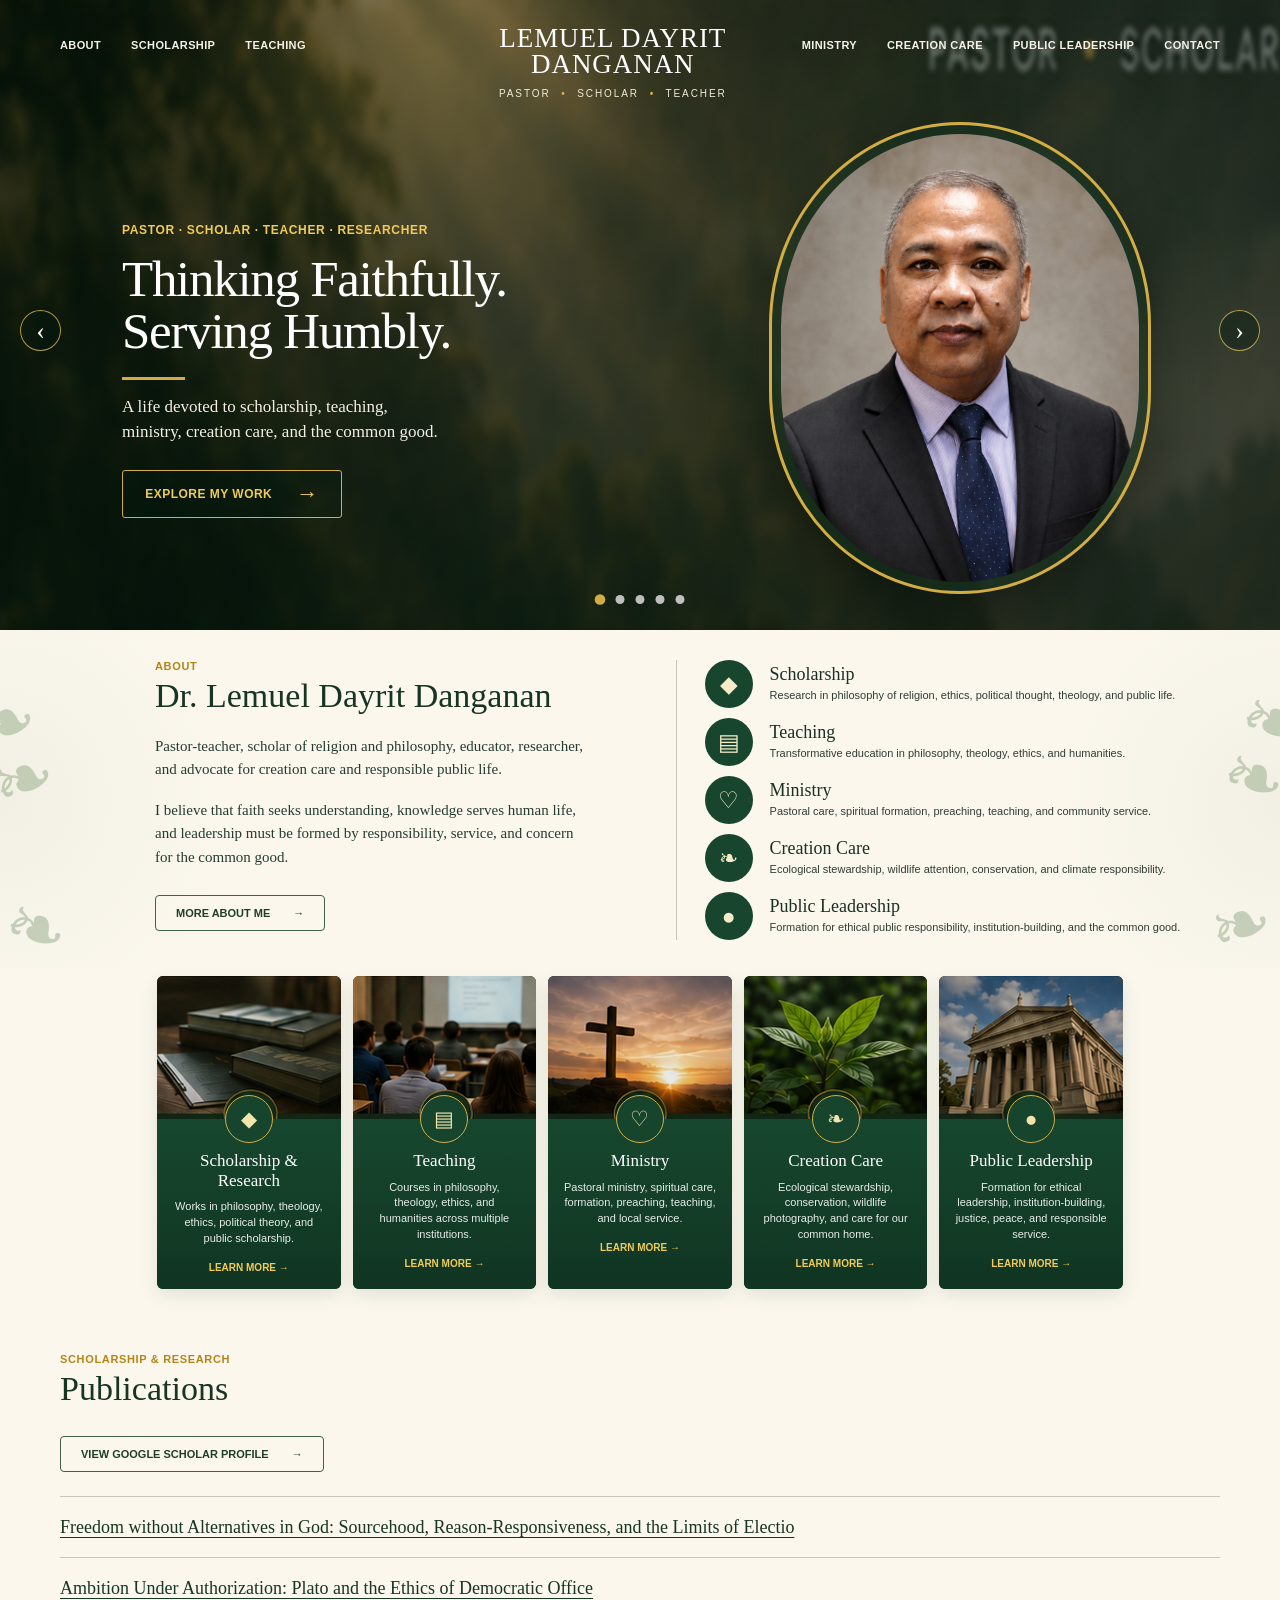
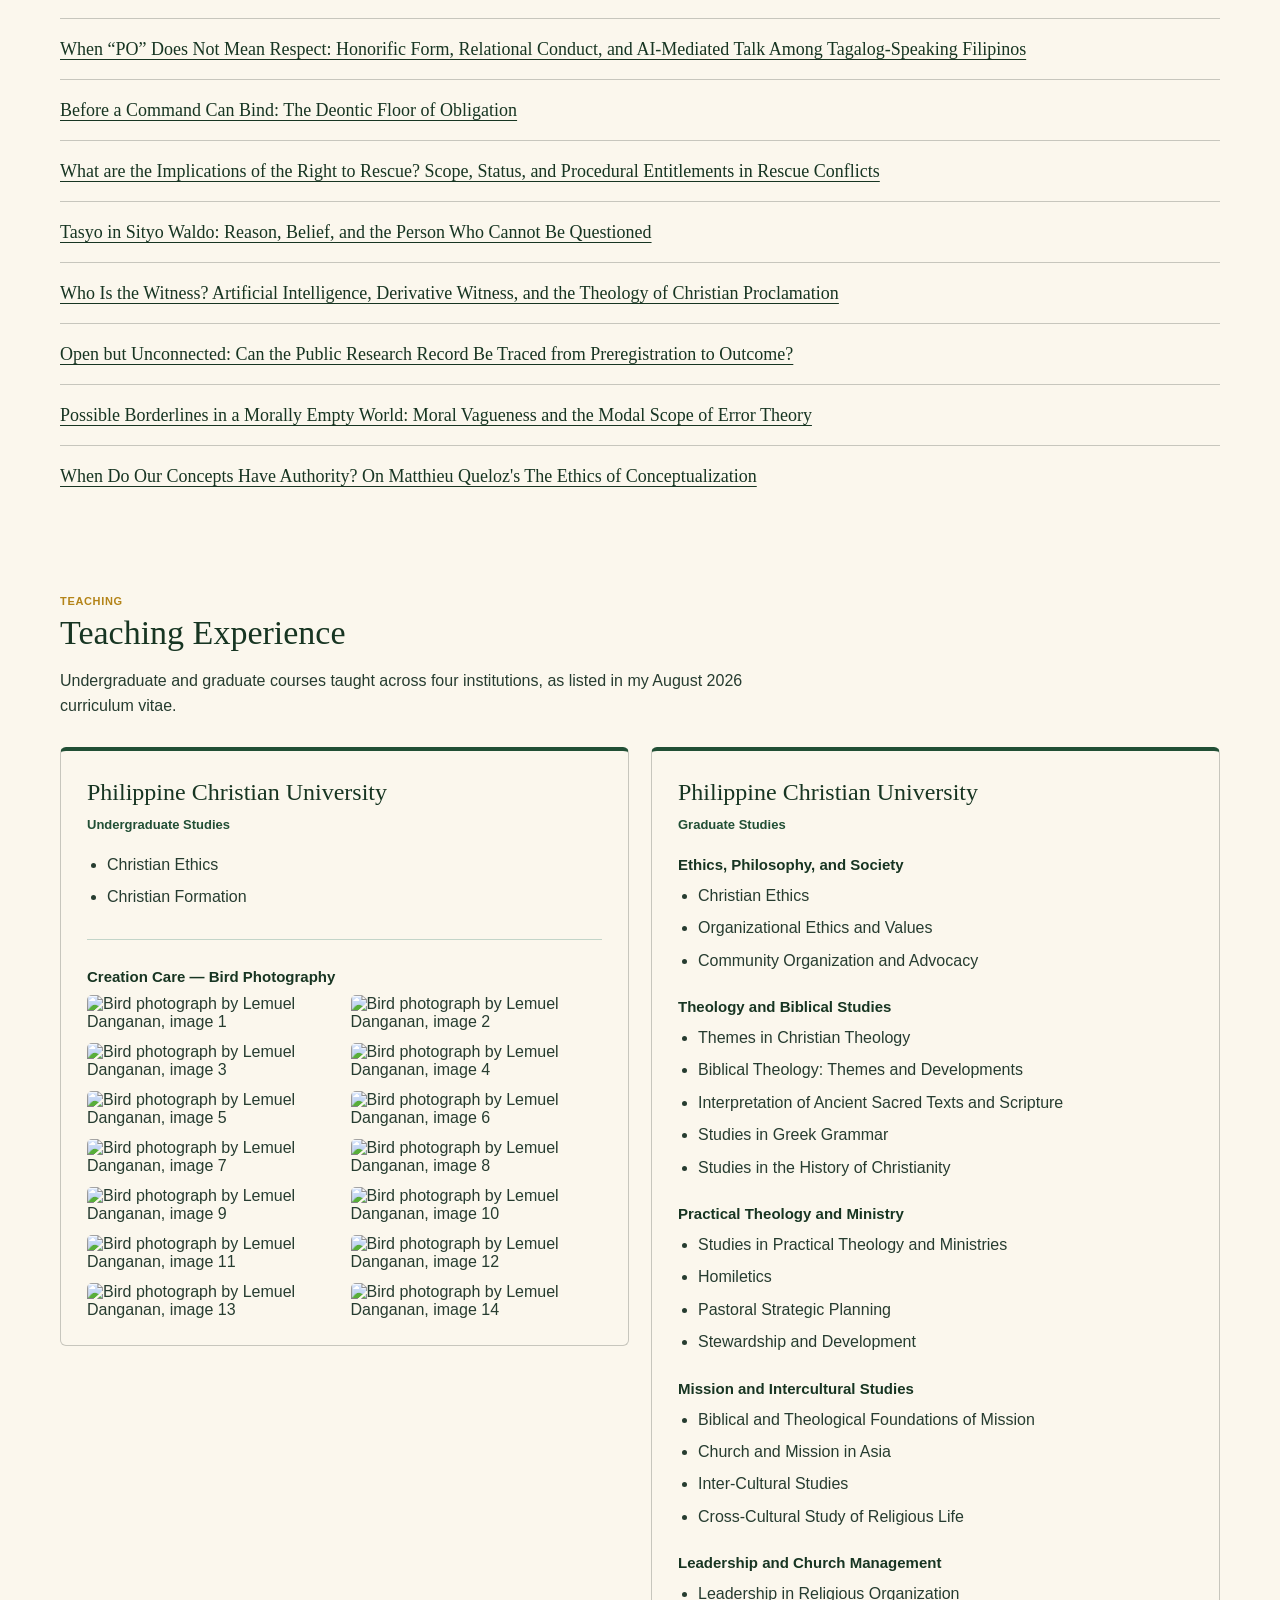
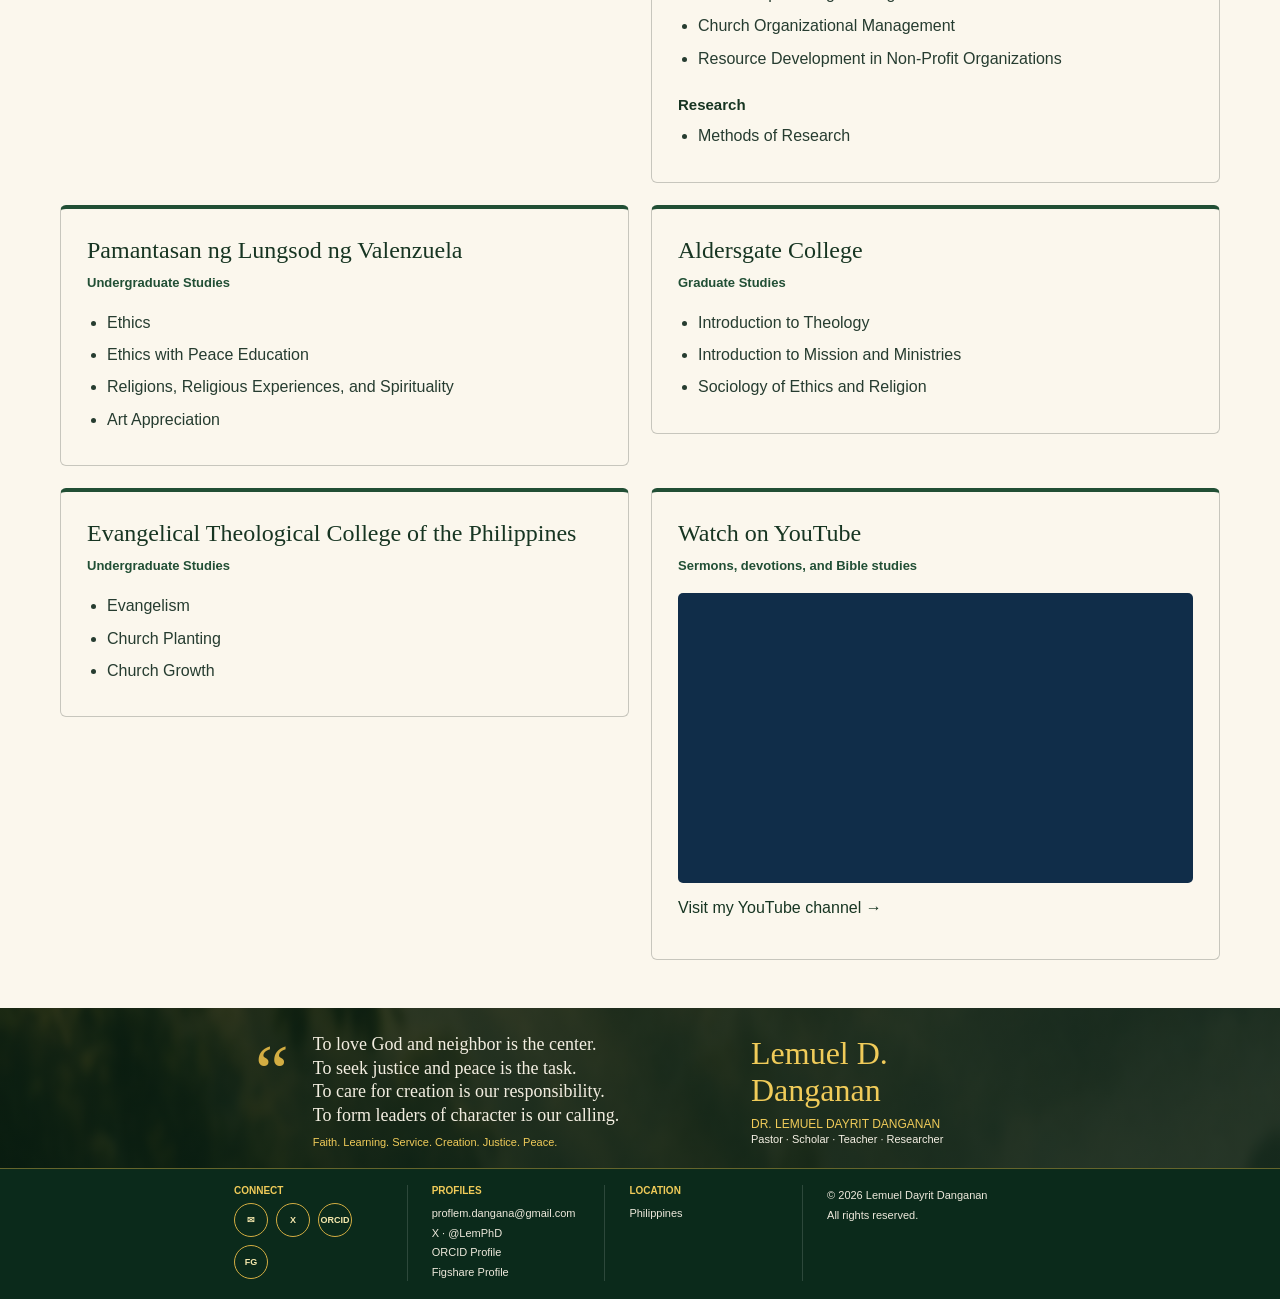
==== index.html @ b55c5bd3 "Include all five channel videos in embedded player" ====
<!DOCTYPE html>
<html lang="en">
<head>
<meta charset="UTF-8">
<meta name="viewport" content="width=device-width, initial-scale=1.0">
<title>Lemuel Dayrit Danganan | Pastor · Scholar · Teacher</title>
<meta name="description" content="Personal website of Lemuel Dayrit Danganan — pastor-teacher, scholar, educator, researcher, creation-care advocate, and public leadership formation.">
<style>
:root{
  --deep:#092115;
  --forest:#123d28;
  --forest2:#1b5335;
  --green:#214f35;
  --cream:#f5f0e4;
  --paper:#fbf7ed;
  --gold:#d3ad42;
  --gold2:#f0cb59;
  --ink:#173522;
  --body:#263c30;
  --muted:#647267;
}
*{box-sizing:border-box}
html{scroll-behavior:smooth}
body{margin:0;font-family:Arial,Helvetica,sans-serif;background:#07150e;color:#fff}
a{color:inherit;text-decoration:none}
img{display:block;max-width:100%}
.container{width:min(1160px,92vw);margin:auto}

/* HERO */
.hero{
  min-height:595px;
  position:relative;
  overflow:hidden;
  background:
    linear-gradient(90deg,rgba(3,19,10,.70) 0%,rgba(5,24,14,.42) 42%,rgba(5,20,12,.48) 100%),
    linear-gradient(180deg,rgba(4,16,9,.14),rgba(2,16,8,.54)),
    url("[data-uri]") center/cover no-repeat;
}
.hero:after{
  content:"";
  position:absolute;inset:0;
  background:
    radial-gradient(circle at 33% 8%,rgba(246,206,94,.18),transparent 25%),
    radial-gradient(circle at 77% 48%,rgba(47,90,59,.08),transparent 35%);
  pointer-events:none;
}
.header{
  position:relative;z-index:4;
  height:112px;
  display:grid;
  grid-template-columns:1fr 330px 1fr;
  align-items:start;
  padding-top:26px;
  gap:24px;
}
.nav{
  display:flex;align-items:center;gap:30px;padding-top:13px;
}
.nav.right{justify-content:flex-end}
.nav a{
  color:#f6f3e9;
  text-transform:uppercase;
  letter-spacing:.035em;
  font-size:11px;
  font-weight:700;
  white-space:nowrap;
}
.brand{text-align:center;color:#fff}
.brand-name{
  font-family:Georgia,"Times New Roman",serif;
  font-size:27px;
  line-height:.96;
  letter-spacing:.035em;
  text-transform:uppercase;
}
.brand-role{
  margin-top:10px;
  font-size:10px;
  letter-spacing:.19em;
  text-transform:uppercase;
  color:#f1ead9;
}
.brand-role b{color:var(--gold);padding:0 6px}
.mobile-button{display:none}

.hero-main{
  position:relative;z-index:3;
  min-height:465px;
  display:grid;
  grid-template-columns:1.06fr .94fr;
  align-items:center;
  gap:55px;
  padding:10px 0 36px;
}
.hero-copy{padding-left:62px;margin-top:25px}
.eyebrow{
  color:var(--gold2);
  font-weight:700;
  text-transform:uppercase;
  letter-spacing:.055em;
  font-size:12px;
  margin-bottom:16px;
}
.hero h1{
  margin:0;
  font-family:Georgia,"Times New Roman",serif;
  font-weight:400;
  font-size:51px;
  line-height:1.03;
  letter-spacing:-.025em;
}
.accent{width:63px;height:3px;background:var(--gold);margin:19px 0 14px}
.lede{
  margin:0;
  max-width:410px;
  font-family:Georgia,"Times New Roman",serif;
  font-size:17px;
  line-height:1.48;
  color:#f4f0e5;
}
.cta{
  display:inline-flex;
  margin-top:26px;
  min-width:220px;height:48px;
  align-items:center;justify-content:center;gap:24px;
  border:1px solid var(--gold);
  color:var(--gold2);
  font-size:12px;font-weight:800;
  letter-spacing:.04em;text-transform:uppercase;
  border-radius:3px;
  background:rgba(4,26,14,.38);
}
.cta span{font-size:22px;font-weight:400}

.portrait-wrap{display:flex;justify-content:center;align-items:center}
.portrait{
  width:382px;height:472px;
  border:3px solid var(--gold);
  border-radius:50% / 43%;
  padding:9px;
  background:rgba(15,51,31,.38);
  box-shadow:0 20px 55px rgba(0,0,0,.34);
  overflow:hidden;
}
.portrait img{
  width:100%;height:100%;object-fit:cover;object-position:center 20%;
  border-radius:inherit;
}
.arrow{
  position:absolute;top:310px;z-index:5;
  width:41px;height:41px;border:1px solid rgba(240,203,89,.72);
  border-radius:50%;display:grid;place-items:center;
  color:#fff;font-size:26px;font-family:Georgia,serif;
  background:rgba(5,24,14,.38);cursor:pointer;transition:.2s ease;outline:none
}
.arrow:hover,.arrow:focus-visible{background:rgba(211,173,66,.20);transform:scale(1.05)}
.arrow.left{left:20px}.arrow.right{right:20px}
.dots{
  position:absolute;z-index:4;bottom:26px;left:50%;
  transform:translateX(-50%);
  display:flex;gap:11px
}
.dots button{width:9px;height:9px;border-radius:50%;background:#fff;display:block;border:0;padding:0;cursor:pointer;opacity:.72;transition:.2s ease}
.dots button.active{background:var(--gold);opacity:1;transform:scale(1.18)}

/* ABOUT */
.about{
  background:
    radial-gradient(circle at 0 50%,rgba(92,124,78,.06),transparent 18%),
    radial-gradient(circle at 100% 52%,rgba(92,124,78,.06),transparent 18%),
    var(--paper);
  color:var(--body);
  position:relative;
  padding:30px 0 28px;
  overflow:hidden;
}
.leaves{position:absolute;color:#6f8d63;opacity:.36;font-size:74px;line-height:.8}
.leaves.l1{left:-16px;top:62px;transform:rotate(-18deg)}
.leaves.l2{left:5px;bottom:10px;transform:rotate(18deg)}
.leaves.r1{right:-14px;top:60px;transform:rotate(18deg)}
.leaves.r2{right:8px;bottom:14px;transform:rotate(-16deg)}
.about-grid{
  display:grid;
  grid-template-columns:1.05fr 1fr;
  gap:44px;
}
.about-left{padding:0 8px 0 95px}
.label{
  color:#b48418;text-transform:uppercase;letter-spacing:.06em;
  font-size:11px;font-weight:700;margin-bottom:6px
}
.about h2{
  margin:0 0 20px;
  color:var(--ink);
  font:400 34px/1.08 Georgia,"Times New Roman",serif
}
.about-left p{
  font:15px/1.55 Georgia,"Times New Roman",serif;
  margin:0 0 18px;
  max-width:430px
}
.more{
  margin-top:8px;display:inline-flex;gap:23px;align-items:center;
  border:1px solid #416049;border-radius:4px;padding:11px 20px;
  color:#203f2b;font-size:11px;font-weight:800;text-transform:uppercase
}
.focus-list{
  border-left:1px solid #c7c6bd;
  padding-left:28px;display:grid;gap:10px
}
.focus{
  display:grid;grid-template-columns:50px 1fr;gap:15px;align-items:center
}
.focus-icon{
  width:48px;height:48px;border-radius:50%;background:#17452d;
  display:grid;place-items:center;color:#f5ebc9;font-size:23px
}
.focus h3{
  margin:0;color:#1a3023;
  font:400 18px/1.1 Georgia,"Times New Roman",serif
}
.focus p{margin:3px 0 0;font-size:11px;line-height:1.35;color:#303d34}

/* CARDS */
.work{background:var(--paper);padding:8px 30px 24px}
.work-grid{
  max-width:966px;margin:auto;
  display:grid;grid-template-columns:repeat(5,1fr);gap:12px
}
.work-card{
  min-height:310px;border-radius:6px;overflow:hidden;background:#103c27;
  box-shadow:0 7px 18px rgba(24,55,36,.10);
  display:flex;flex-direction:column
}
.card-image{height:143px;background-size:cover;background-position:center}
.card-body{
  flex:1;position:relative;background:linear-gradient(180deg,#17472f,#103522);
  color:#fff;text-align:center;padding:32px 14px 14px
}
.round-icon{
  position:absolute;left:50%;top:0;transform:translate(-50%,-50%);
  width:48px;height:48px;border-radius:50%;
  background:#17442d;border:1px solid var(--gold);
  display:grid;place-items:center;color:#f2e4ad;font-size:21px
}
.card-body h3{font:400 17px/1.15 Georgia,serif;margin:0 0 9px}
.card-body p{font-size:11px;line-height:1.45;color:#e7ede8;margin:0}
.learn{
  display:inline-block;color:var(--gold2);font-size:10px;font-weight:800;
  text-transform:uppercase;margin-top:15px
}

/* QUOTE */
.quote-area{
  background:
    linear-gradient(rgba(7,30,18,.76),rgba(7,30,18,.82)),
    url("[data-uri]") center/cover;
  padding:25px 0 20px;
}
.quote-grid{
  display:grid;grid-template-columns:1.2fr .8fr;gap:85px;
  max-width:770px;margin:auto;align-items:center
}
.quote-block{display:flex;gap:24px}
.quote-mark{font:76px/1 Georgia,serif;color:var(--gold)}
.quote-text{font:18px/1.32 Georgia,serif;color:#f3eee1}
.quote-text small{
  display:block;color:var(--gold2);font:11px Arial,sans-serif;
  margin-top:8px
}
.sign{font:32px "Segoe Script","Brush Script MT",cursive;color:var(--gold2)}
.person{margin-top:8px;color:var(--gold2);font-size:12px}
.roles{font-size:11px;color:#f5f0e4;margin-top:2px}

/* FOOTER */
footer{background:#0b2a1b;border-top:1px solid rgba(211,173,66,.45);padding:16px 0 18px}
.footer-grid{
  max-width:860px;margin:auto;
  display:grid;grid-template-columns:1fr 1fr 1fr 1.35fr;
  gap:0;color:#eee9dc
}
.foot{padding:0 24px;border-right:1px solid rgba(255,255,255,.14);min-height:58px}
.foot:last-child{border-right:0}
.foot b{display:block;color:var(--gold2);font-size:10px;text-transform:uppercase;margin-bottom:7px}
.foot span,.foot a{font-size:11px;color:#eee9dc;line-height:1.6}
.socials{display:flex;gap:8px;flex-wrap:wrap}
.socials a{
  width:34px;height:34px;border:1px solid var(--gold);border-radius:50%;
  display:grid;place-items:center;font-size:9px;color:#f4e7ac;font-weight:700;
  transition:.2s ease
}
.socials a:hover,.socials a:focus-visible{background:rgba(211,173,66,.18);transform:translateY(-2px);outline:none}

@media(max-width:950px){
  .header{grid-template-columns:1fr 250px 1fr}
  .nav{gap:13px}.nav a{font-size:9px}
  .brand-name{font-size:22px}
  .hero-main{gap:20px}
  .hero-copy{padding-left:20px}
  .portrait{width:330px;height:420px}
  .work-grid{grid-template-columns:repeat(2,1fr)}
  .work-card:last-child{grid-column:1/-1}
}
@media(max-width:720px){
  .hero{min-height:auto}
  .header{height:auto;min-height:82px;grid-template-columns:1fr 42px;align-items:center;padding-top:0}
  .nav{display:none}
  .brand{text-align:left}
  .brand-name{font-size:18px}
  .brand-role{font-size:8px;letter-spacing:.1em}
  .mobile-button{display:block;border:0;background:none;color:white;font-size:24px}
  .hero-main{grid-template-columns:1fr;padding:10px 0 65px}
  .portrait-wrap{order:-1}
  .portrait{width:min(330px,78vw);height:min(410px,96vw)}
  .hero-copy{padding:0 8px}
  .hero h1{font-size:44px}
  .arrow{display:none}
  .about-grid{grid-template-columns:1fr}
  .about-left{padding:0}
  .focus-list{border-left:0;padding-left:0}
  .work-grid{grid-template-columns:1fr}
  .work-card:last-child{grid-column:auto}
  .quote-grid{grid-template-columns:1fr;gap:25px;padding:0 22px}
  .footer-grid{grid-template-columns:1fr 1fr}
  .foot{border:0;margin-bottom:16px}
}
button{font:inherit}

/* Scholarship publications */
.scholarship{background:var(--paper);color:var(--body);padding:40px 0}
.scholarship h2{margin:0 0 20px;color:var(--ink);font:400 34px/1.08 Georgia,"Times New Roman",serif}
.publication-list{list-style:none;margin:24px 0 0;padding:0}
.publication-list li{border-top:1px solid #c7c6bd}
.publication-list a{display:block;padding:17px 0;color:var(--ink);font:18px/1.45 Georgia,"Times New Roman",serif;text-decoration:underline;text-underline-offset:4px}
.publication-list a:hover{color:#8a6512}
.publication-list a:focus-visible{outline:2px solid var(--gold);outline-offset:4px}

.teaching-section{background:var(--paper);color:var(--body);padding:48px 0}
.teaching-section h2{margin:0 0 16px;font:400 34px/1.15 Georgia,serif;color:var(--ink)}
.teaching-intro{max-width:740px;line-height:1.6;margin:0 0 28px}
.teaching-grid{display:grid;grid-template-columns:repeat(2,minmax(0,1fr));gap:22px;align-items:start}
.teaching-institution{background:#fbf7ed;border:1px solid #c7c6bd;border-top:4px solid #214f35;border-radius:6px;padding:26px}
.teaching-institution h3{margin:0;font:400 24px/1.25 Georgia,serif;color:var(--ink)}
.teaching-level{color:#214f35;font-size:13px;font-weight:700;margin:10px 0 20px}
.teaching-institution h4{font-size:15px;color:var(--ink);margin:24px 0 10px}
.teaching-institution ul{padding-left:20px;margin:0;line-height:1.65}
.teaching-institution li{margin:6px 0}
@media(max-width:720px){.teaching-grid{grid-template-columns:1fr}.teaching-institution{padding:22px}}

.bird-gallery{margin-top:28px;border-top:1px solid #c3d5c9;padding-top:4px}
.bird-photo-grid{display:grid;grid-template-columns:repeat(2,minmax(0,1fr));gap:12px;align-items:start}
.bird-photo-grid a{display:block;border-radius:5px;overflow:hidden}
.bird-photo-grid img{width:100%;height:auto}
.bird-photo-grid a:focus-visible{outline:3px solid var(--gold);outline-offset:3px}
.youtube-card{width:100%;box-sizing:border-box}.youtube-player{position:relative;width:100%;aspect-ratio:16/9;border-radius:5px;overflow:hidden;background:#102d49}.youtube-player iframe{position:absolute;inset:0;width:100%;height:100%;border:0}.youtube-card a{color:var(--ink)}
</style>
</head>
<body>

<section class="hero" id="home">
  <div class="container header">
    <nav class="nav">
      <a href="#about">About</a>
      <a href="#scholarship">Scholarship</a>
      <a href="#teaching">Teaching</a>
    </nav>

    <a href="#home" class="brand">
      <div class="brand-name">Lemuel Dayrit<br>Danganan</div>
      <div class="brand-role">Pastor <b>•</b> Scholar <b>•</b> Teacher</div>
    </a>

    <nav class="nav right">
      <a href="https://www.facebook.com/nwmmd" target="_blank" rel="noopener noreferrer">Ministry</a>
      <a href="#creation-care">Creation Care</a>
      <a href="#work">Public Leadership</a>
      <a href="#contact">Contact</a>
    </nav>
    <button class="mobile-button" aria-label="Menu">☰</button>
  </div>

  <div class="container hero-main">
    <div class="hero-copy" id="heroCopy">
      <div class="eyebrow" id="heroEyebrow">Pastor · Scholar · Teacher · Researcher</div>
      <h1 id="heroTitle">Thinking Faithfully.<br>Serving Humbly.</h1>
      <div class="accent"></div>
      <p class="lede" id="heroLede">A life devoted to scholarship, teaching,<br>ministry, creation care, and the common good.</p>
      <a class="cta" id="heroCta" href="#about">Explore My Work <span>→</span></a>
    </div>

    <div class="portrait-wrap">
      <div class="portrait">
        <img src="[data-uri]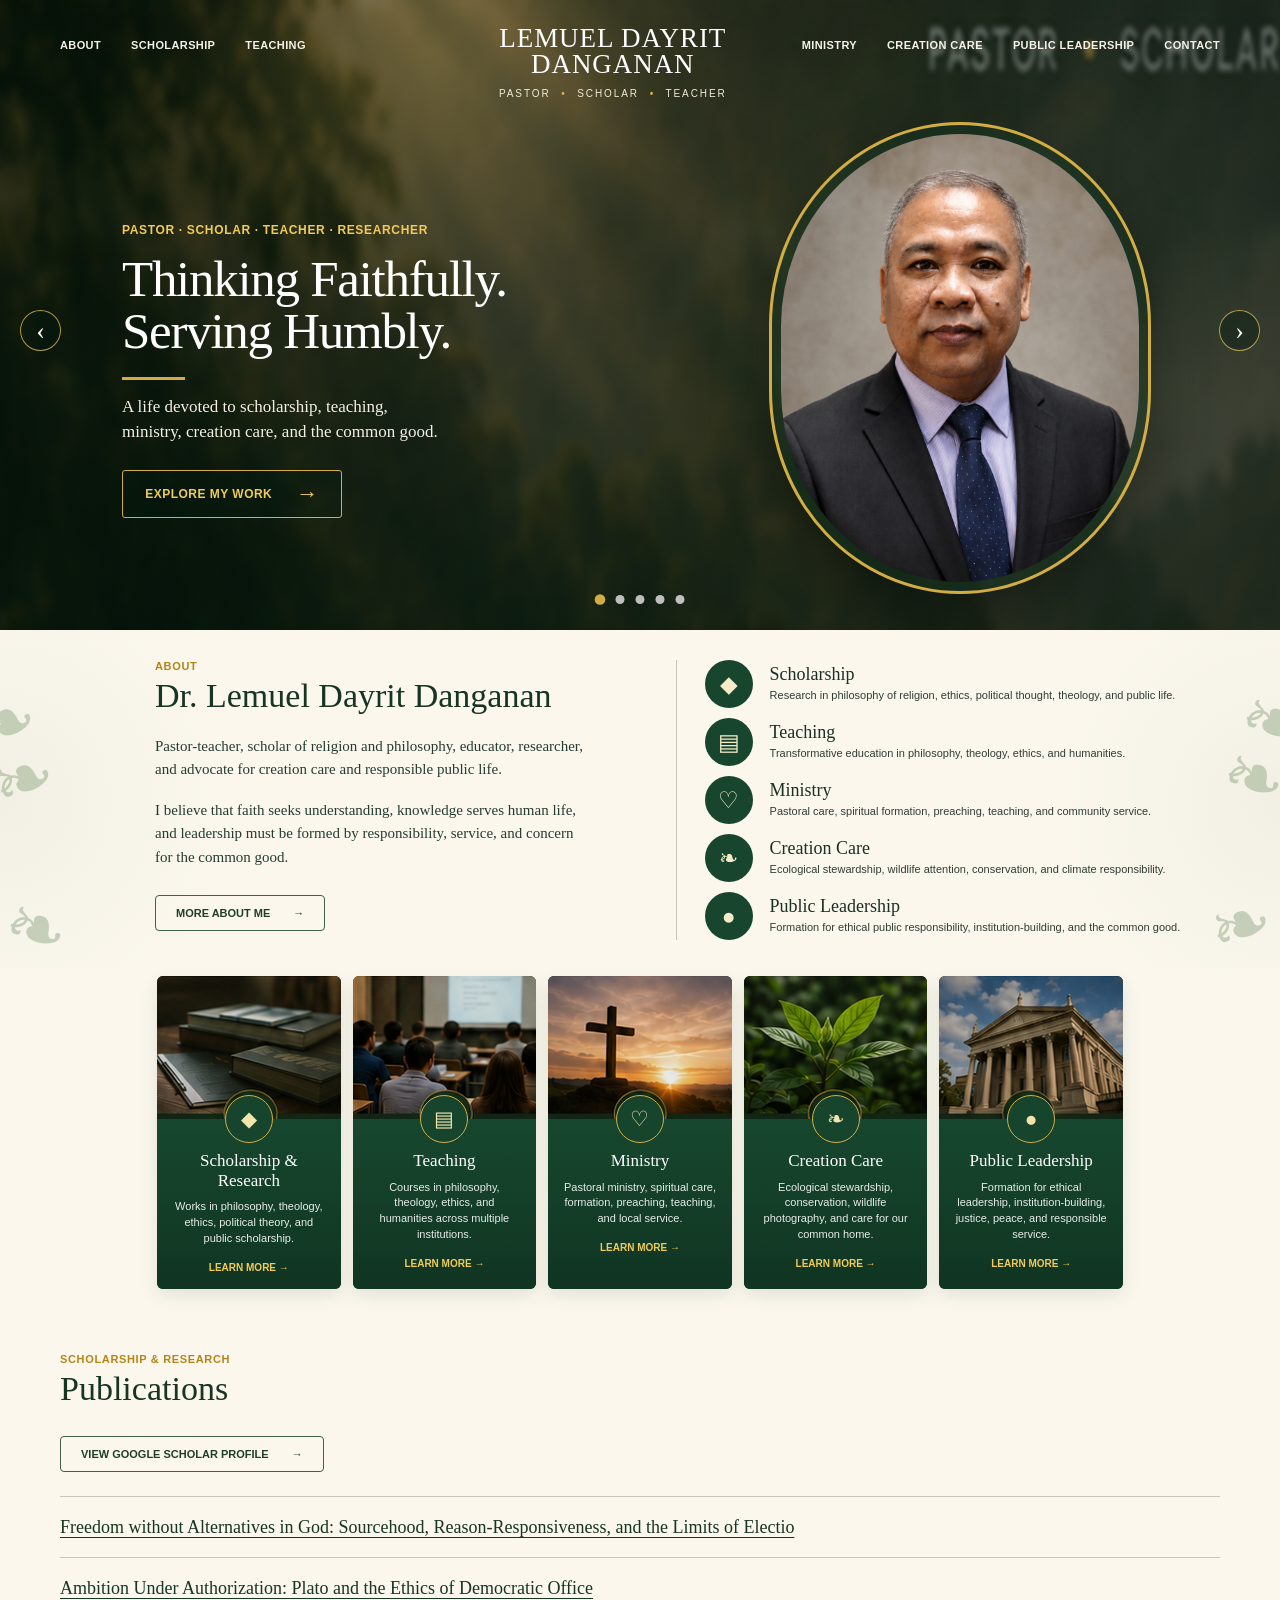
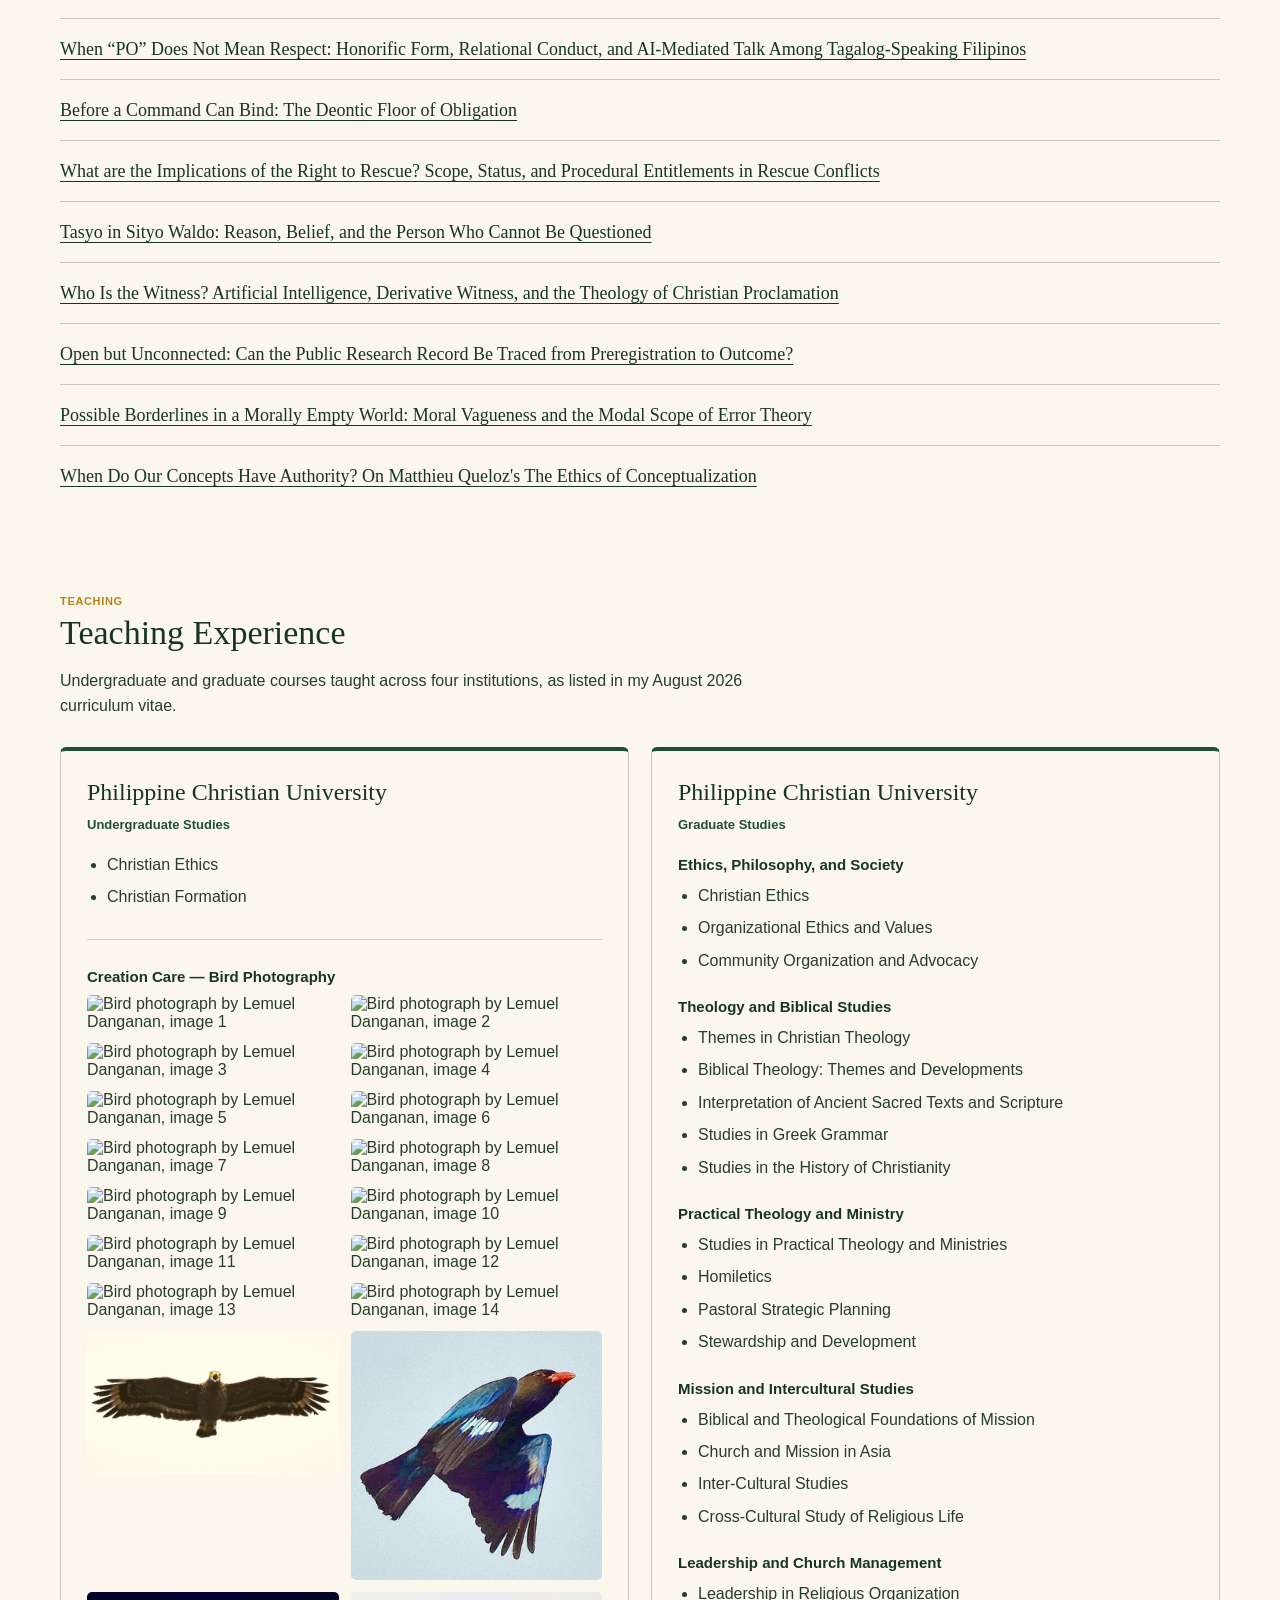
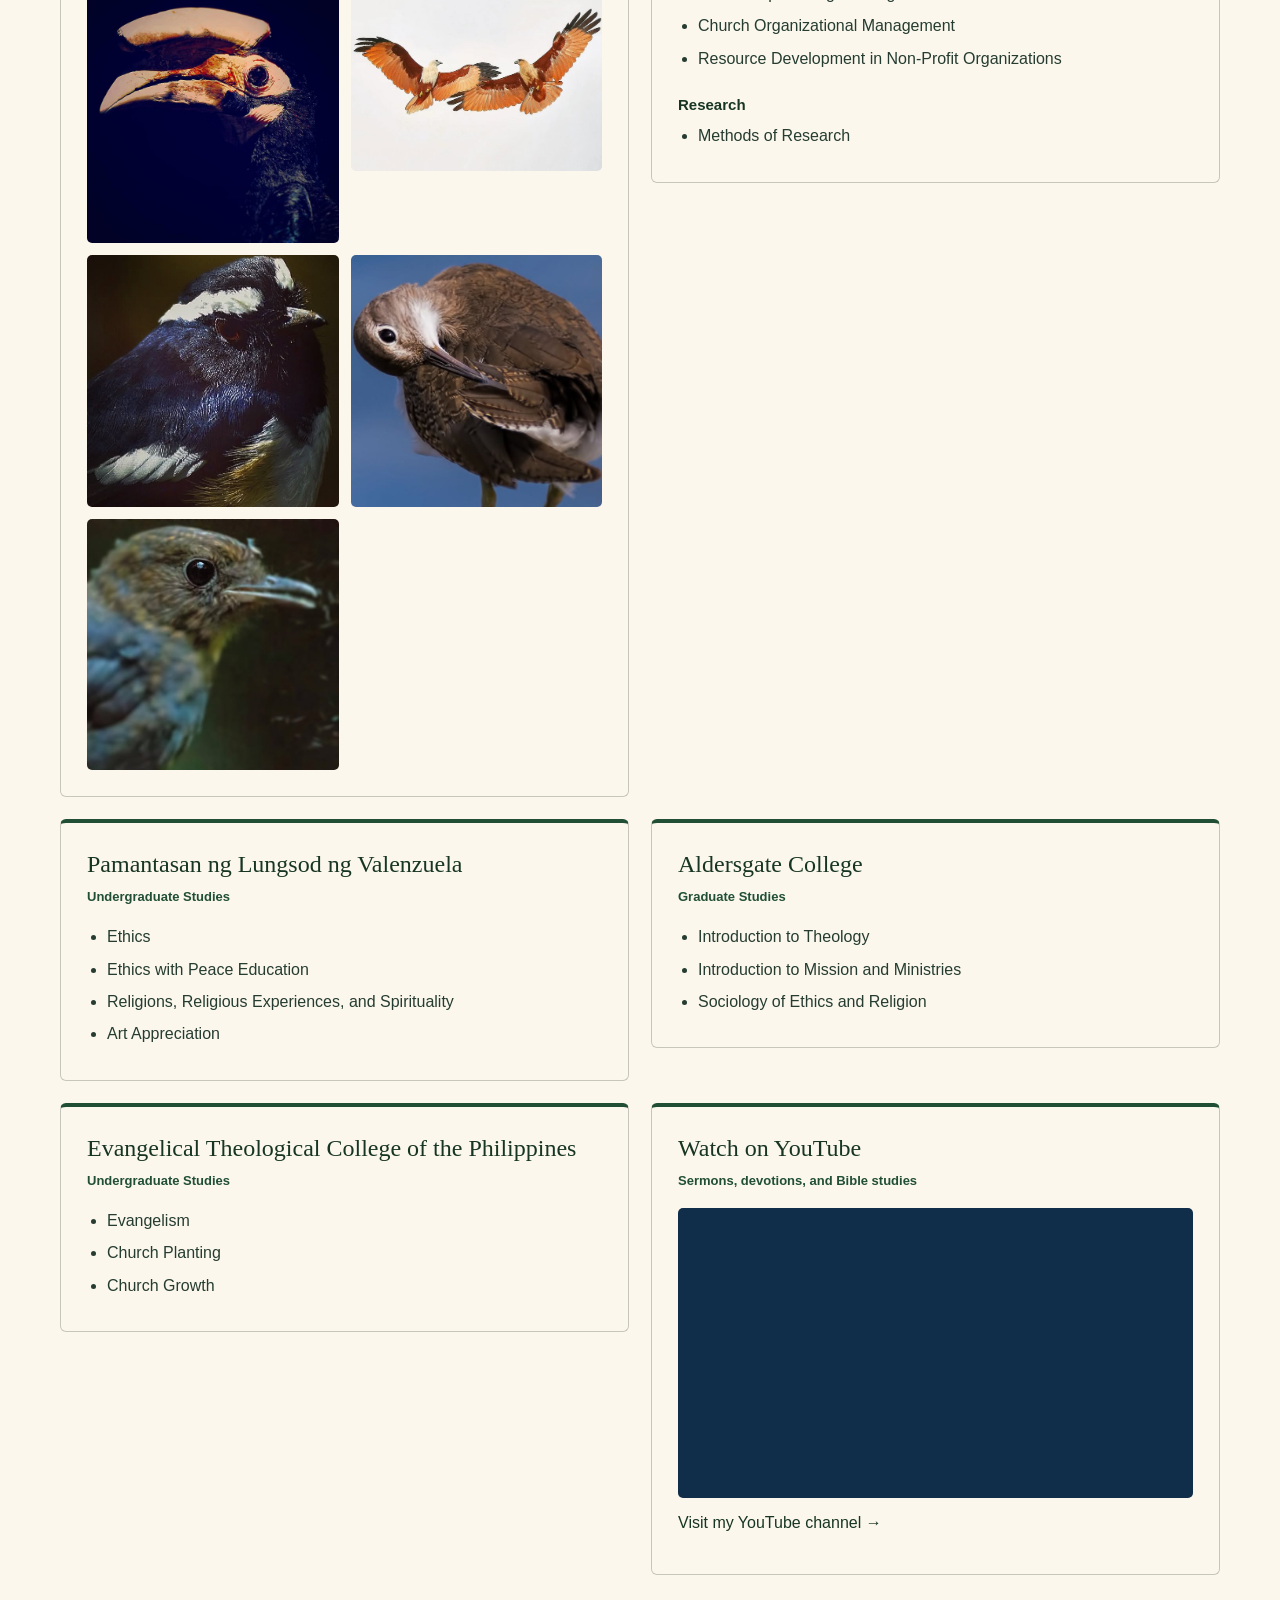
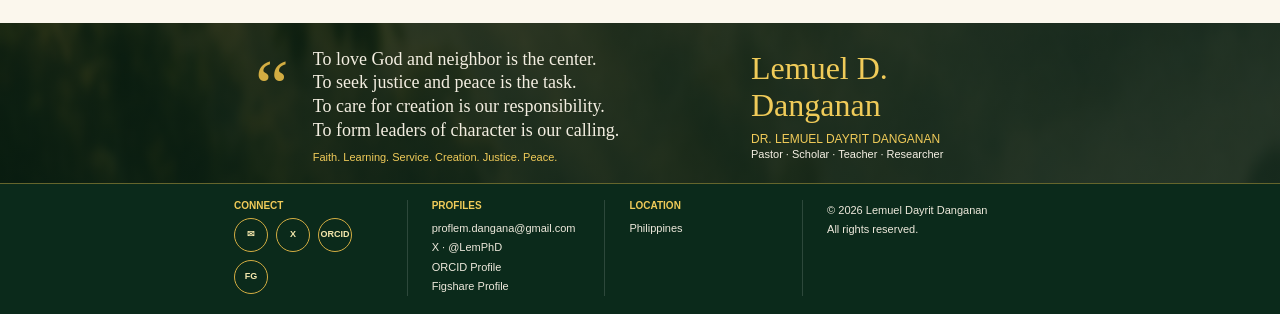
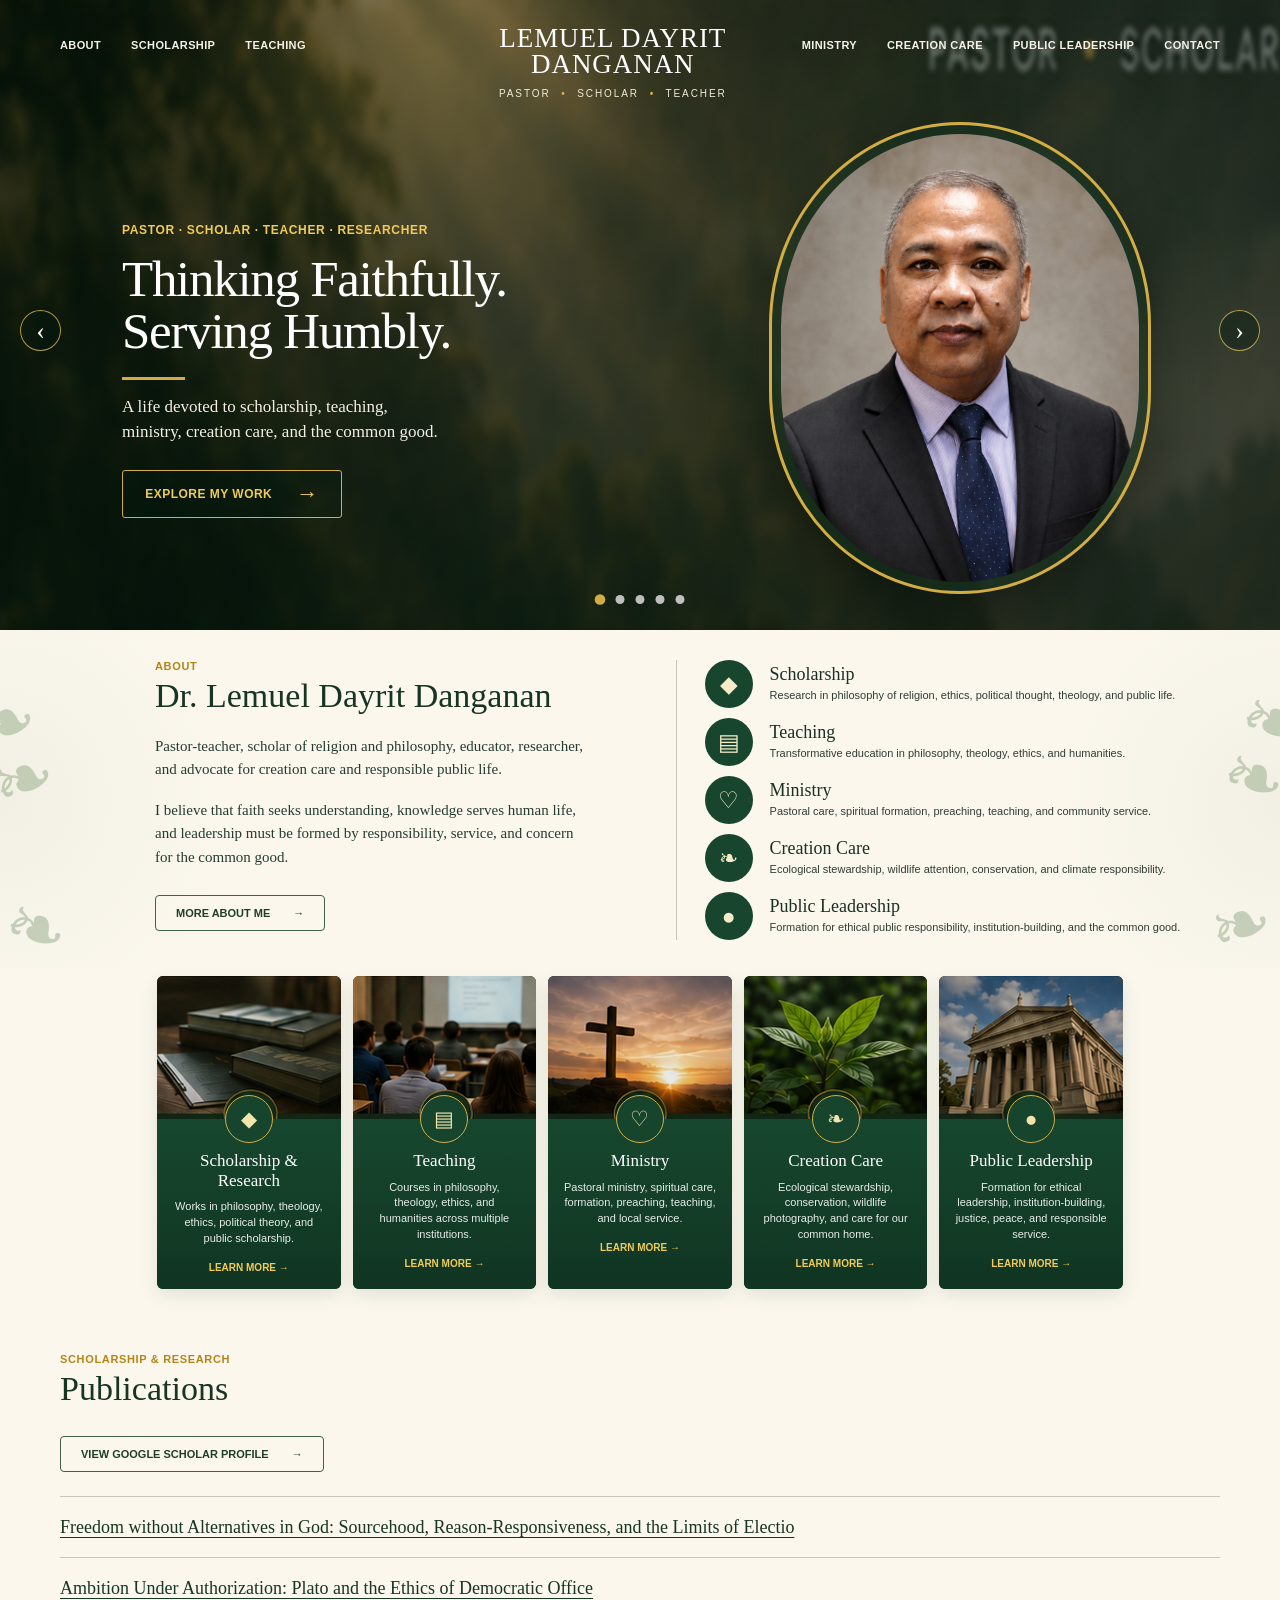
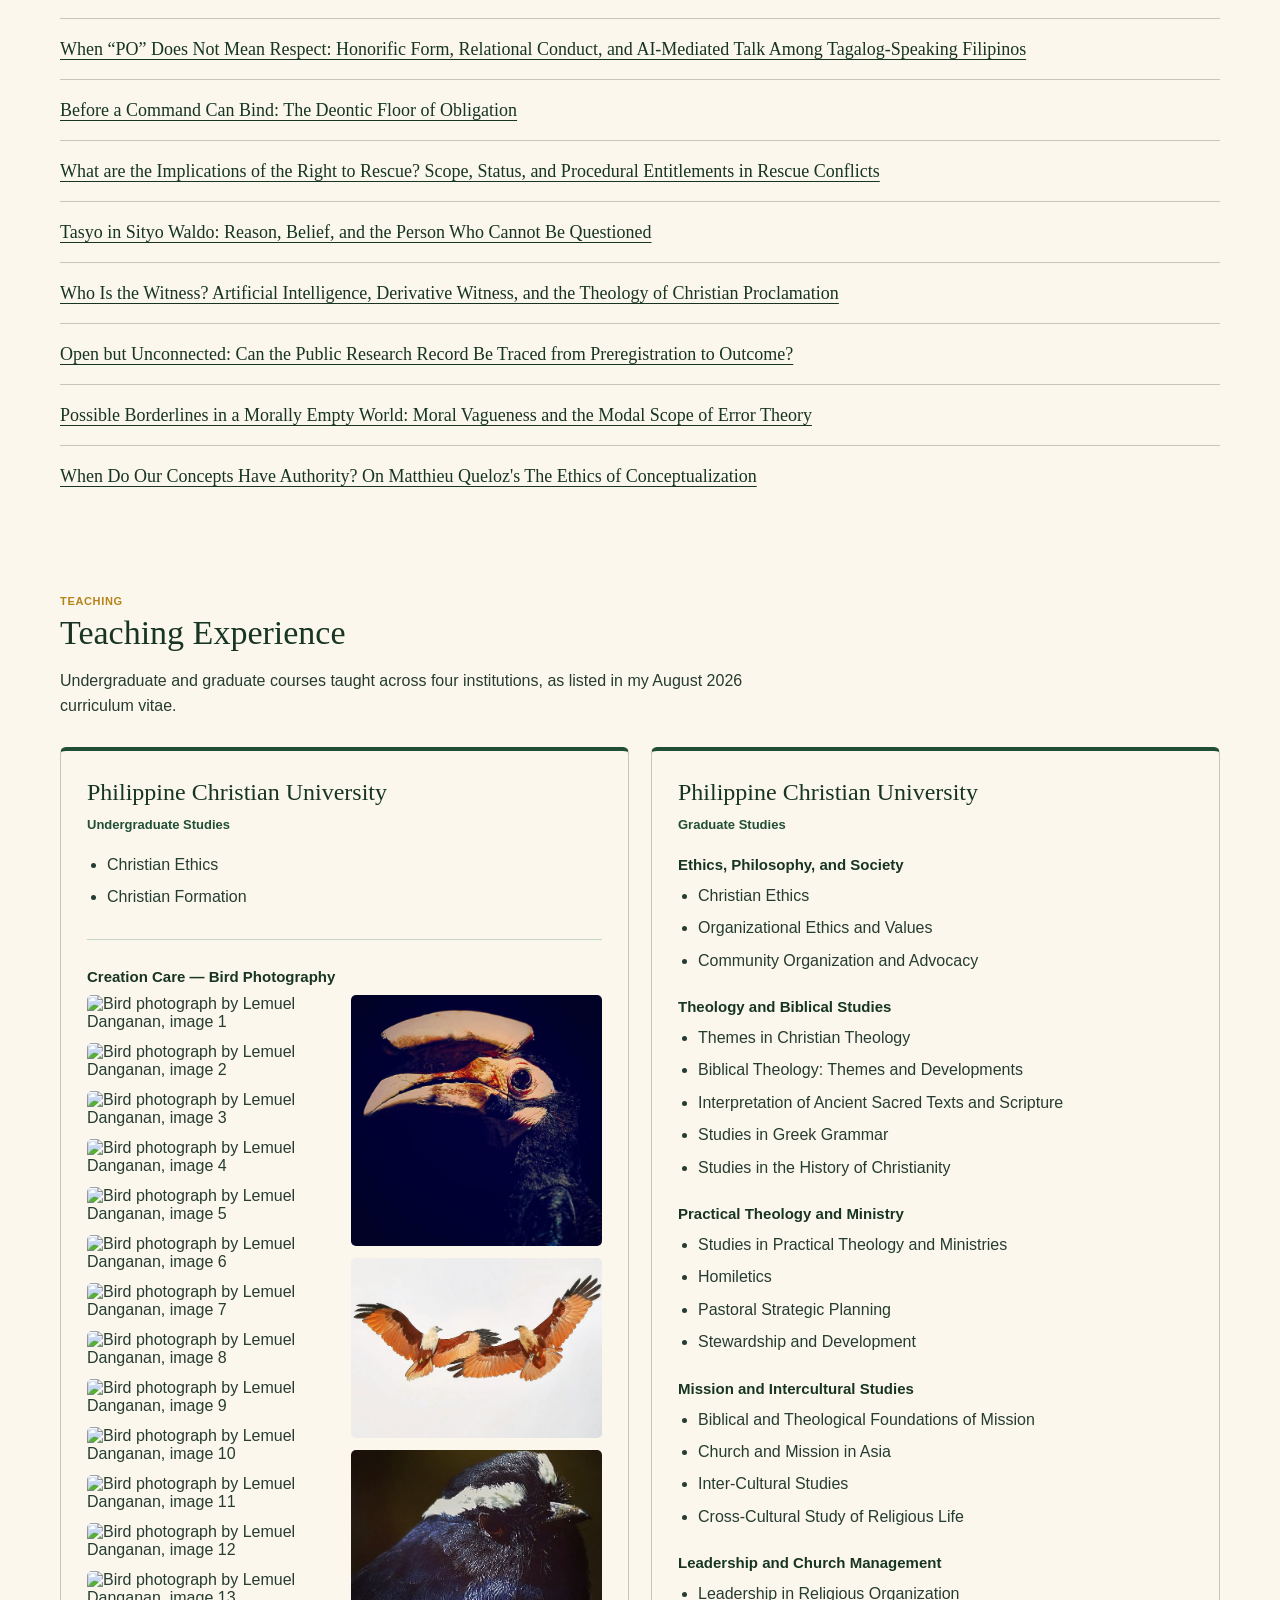
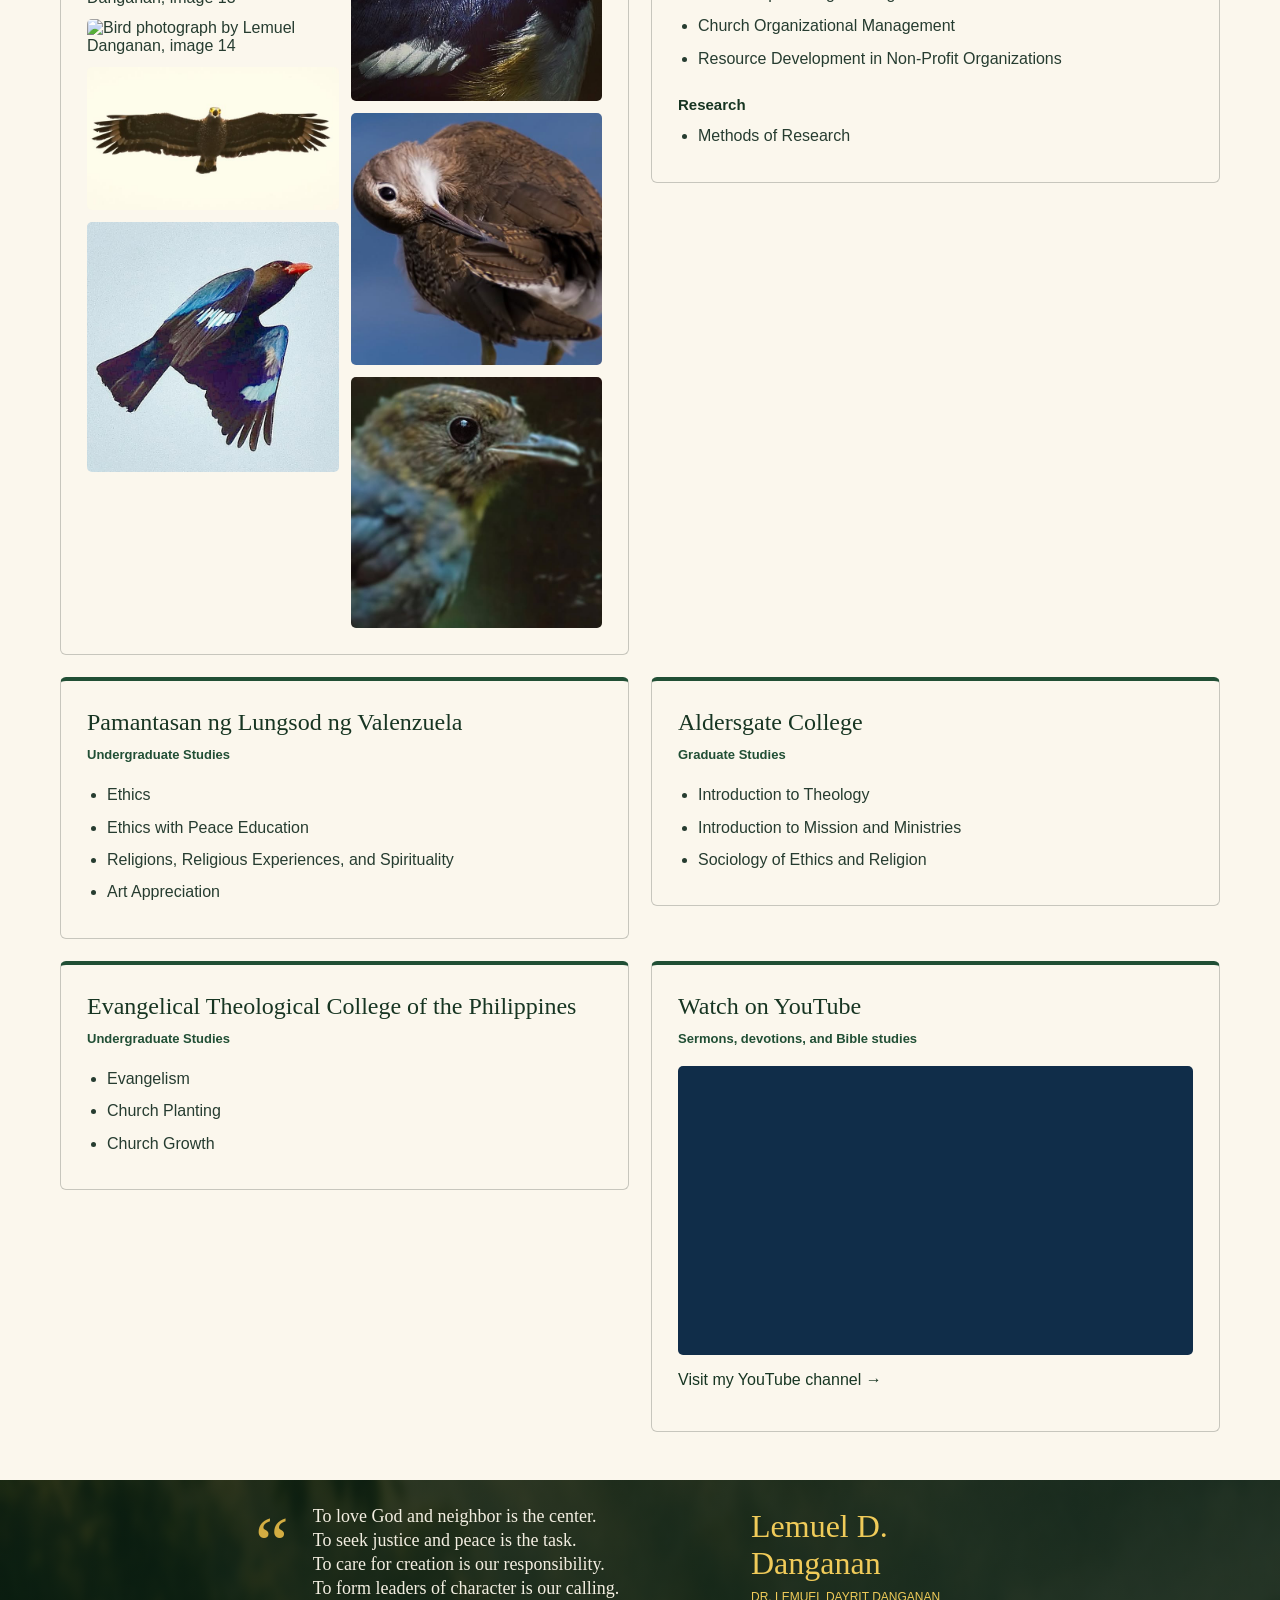
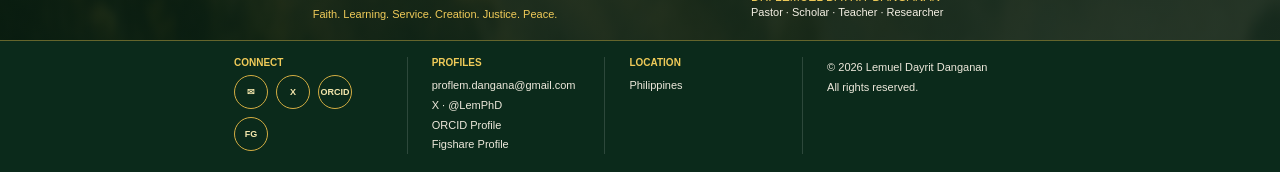
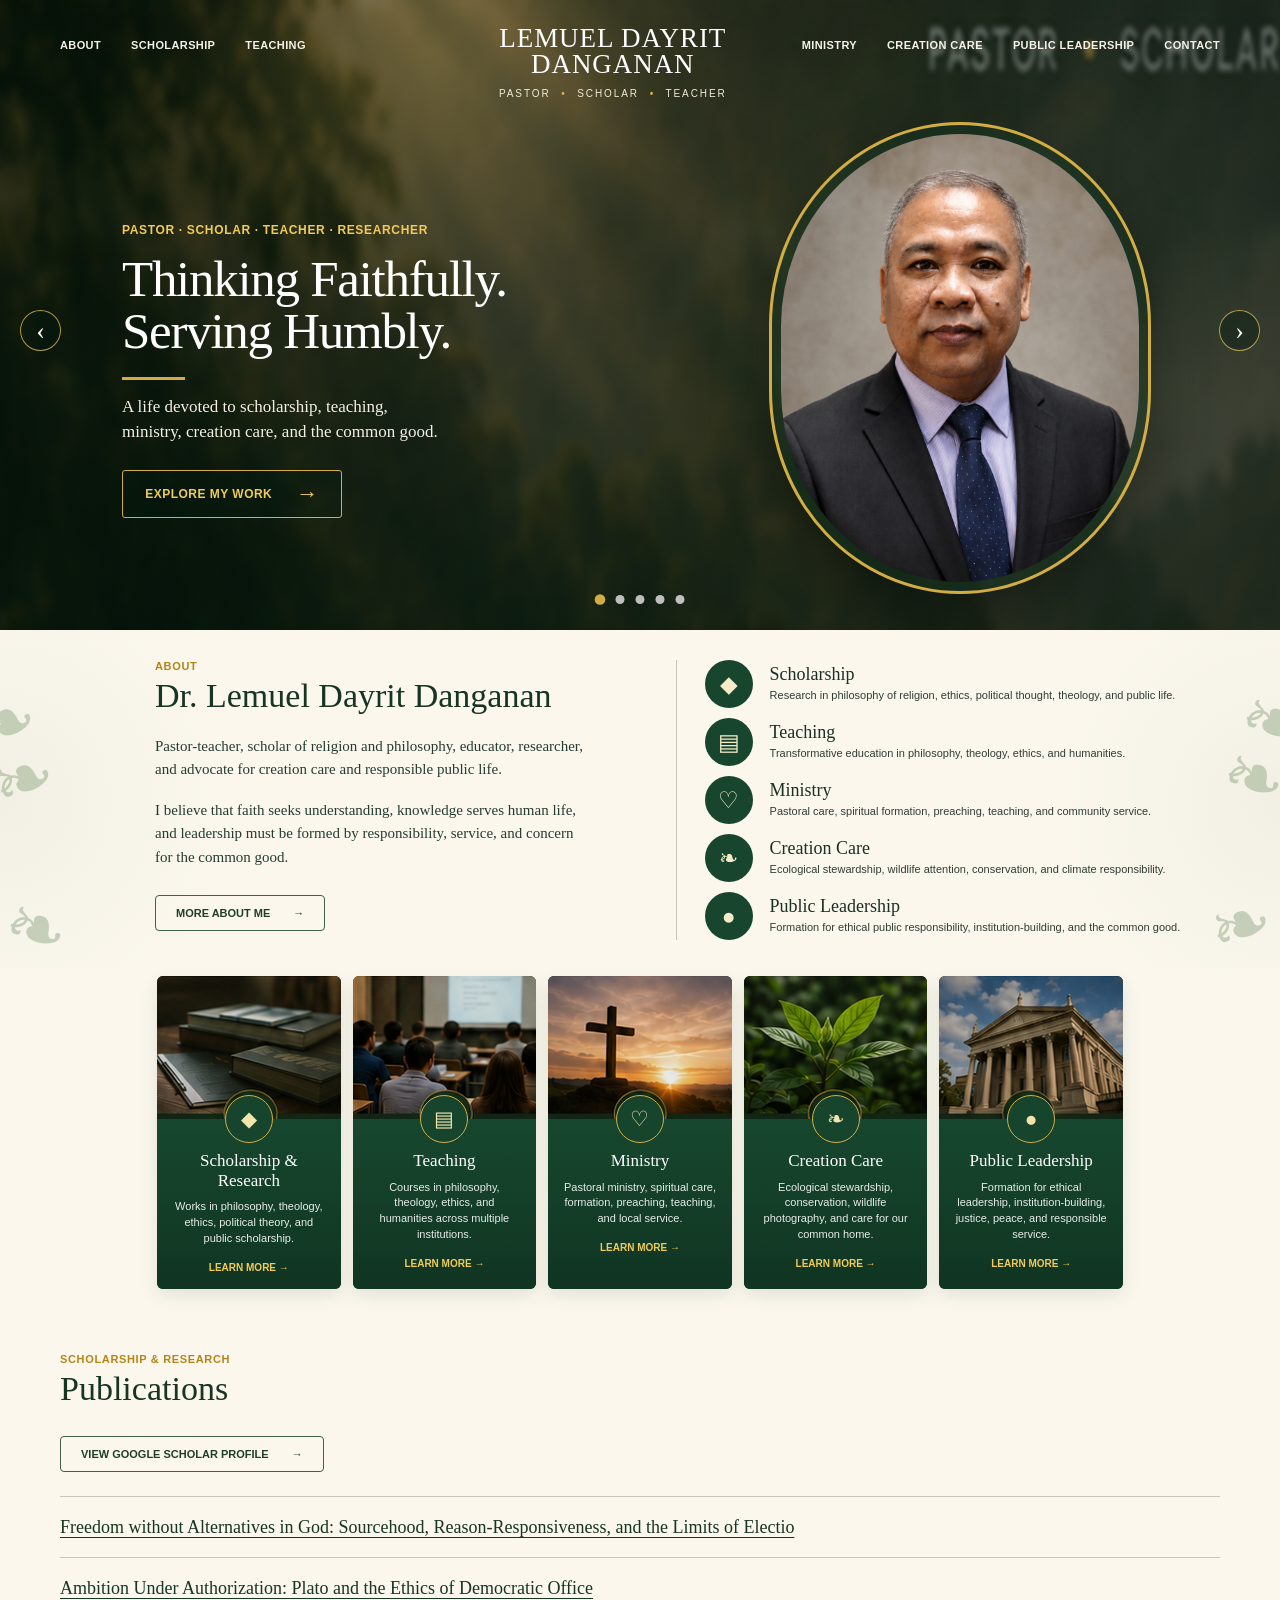
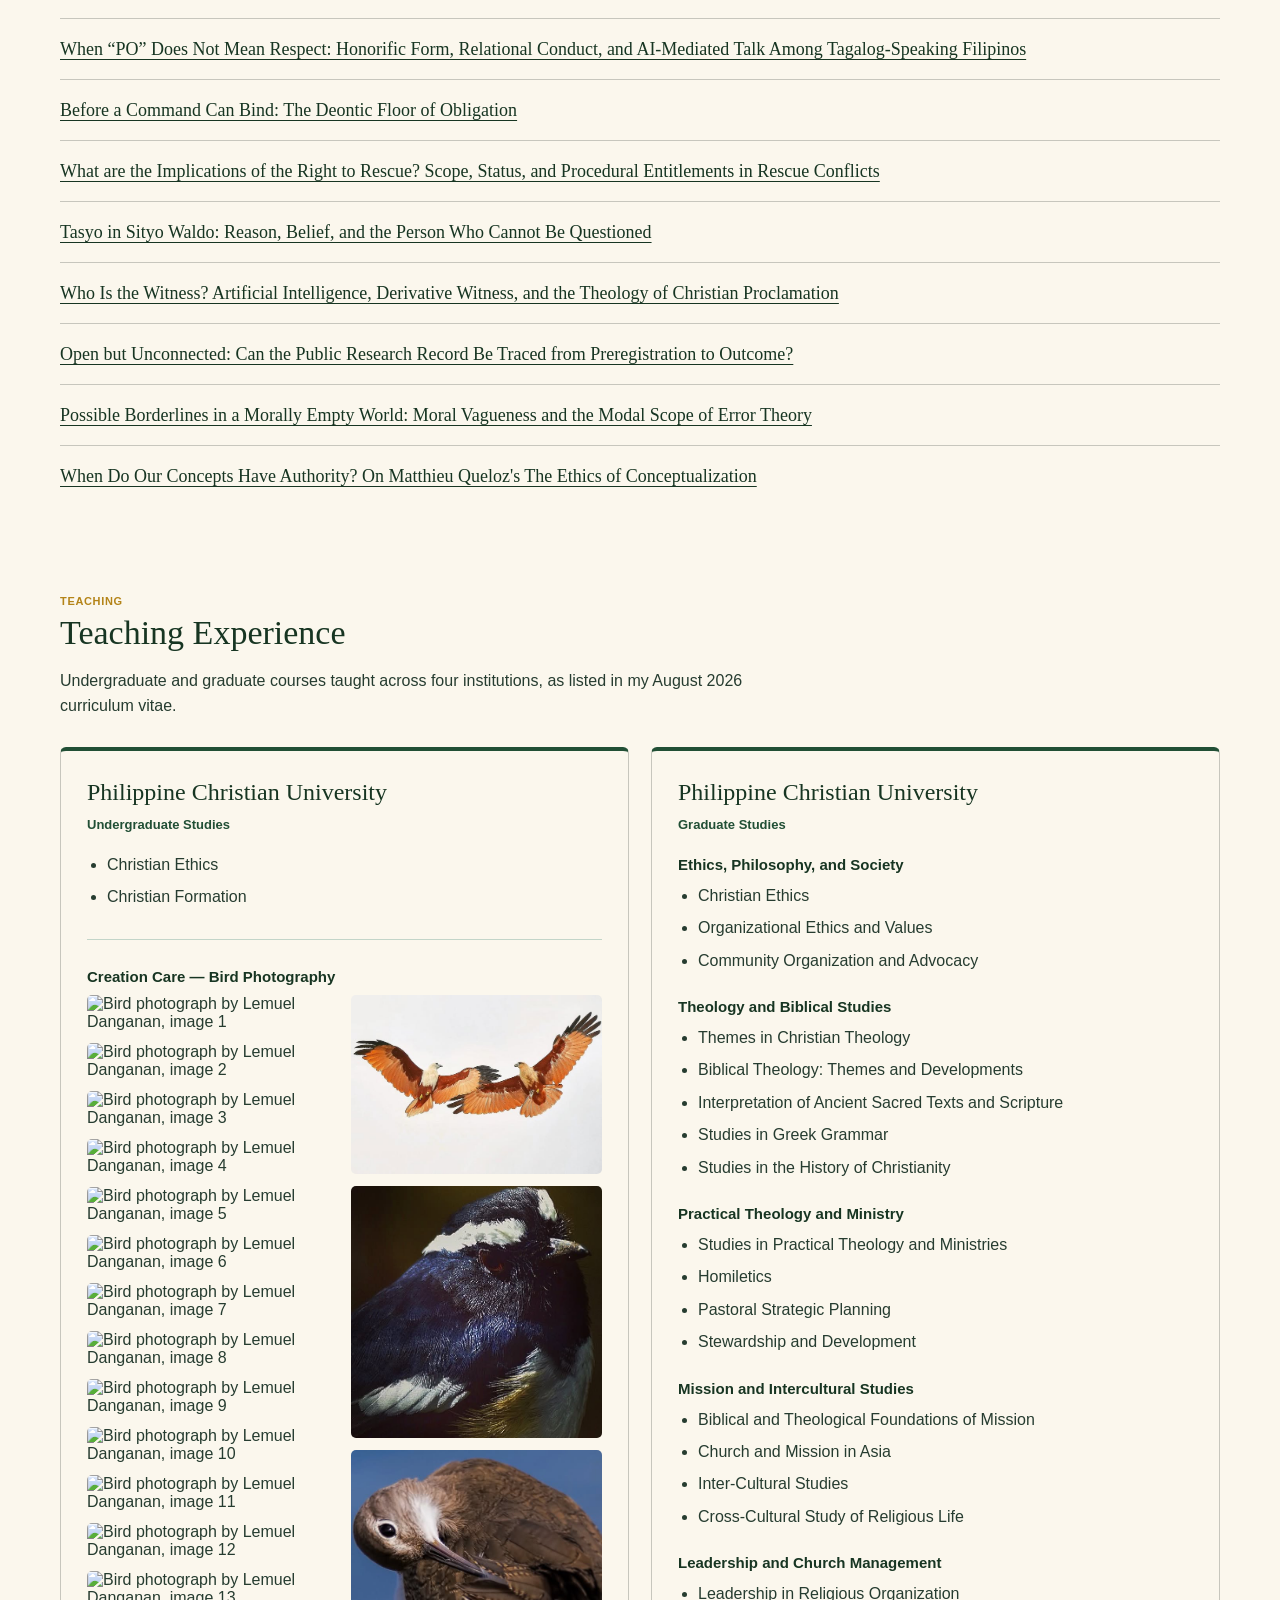
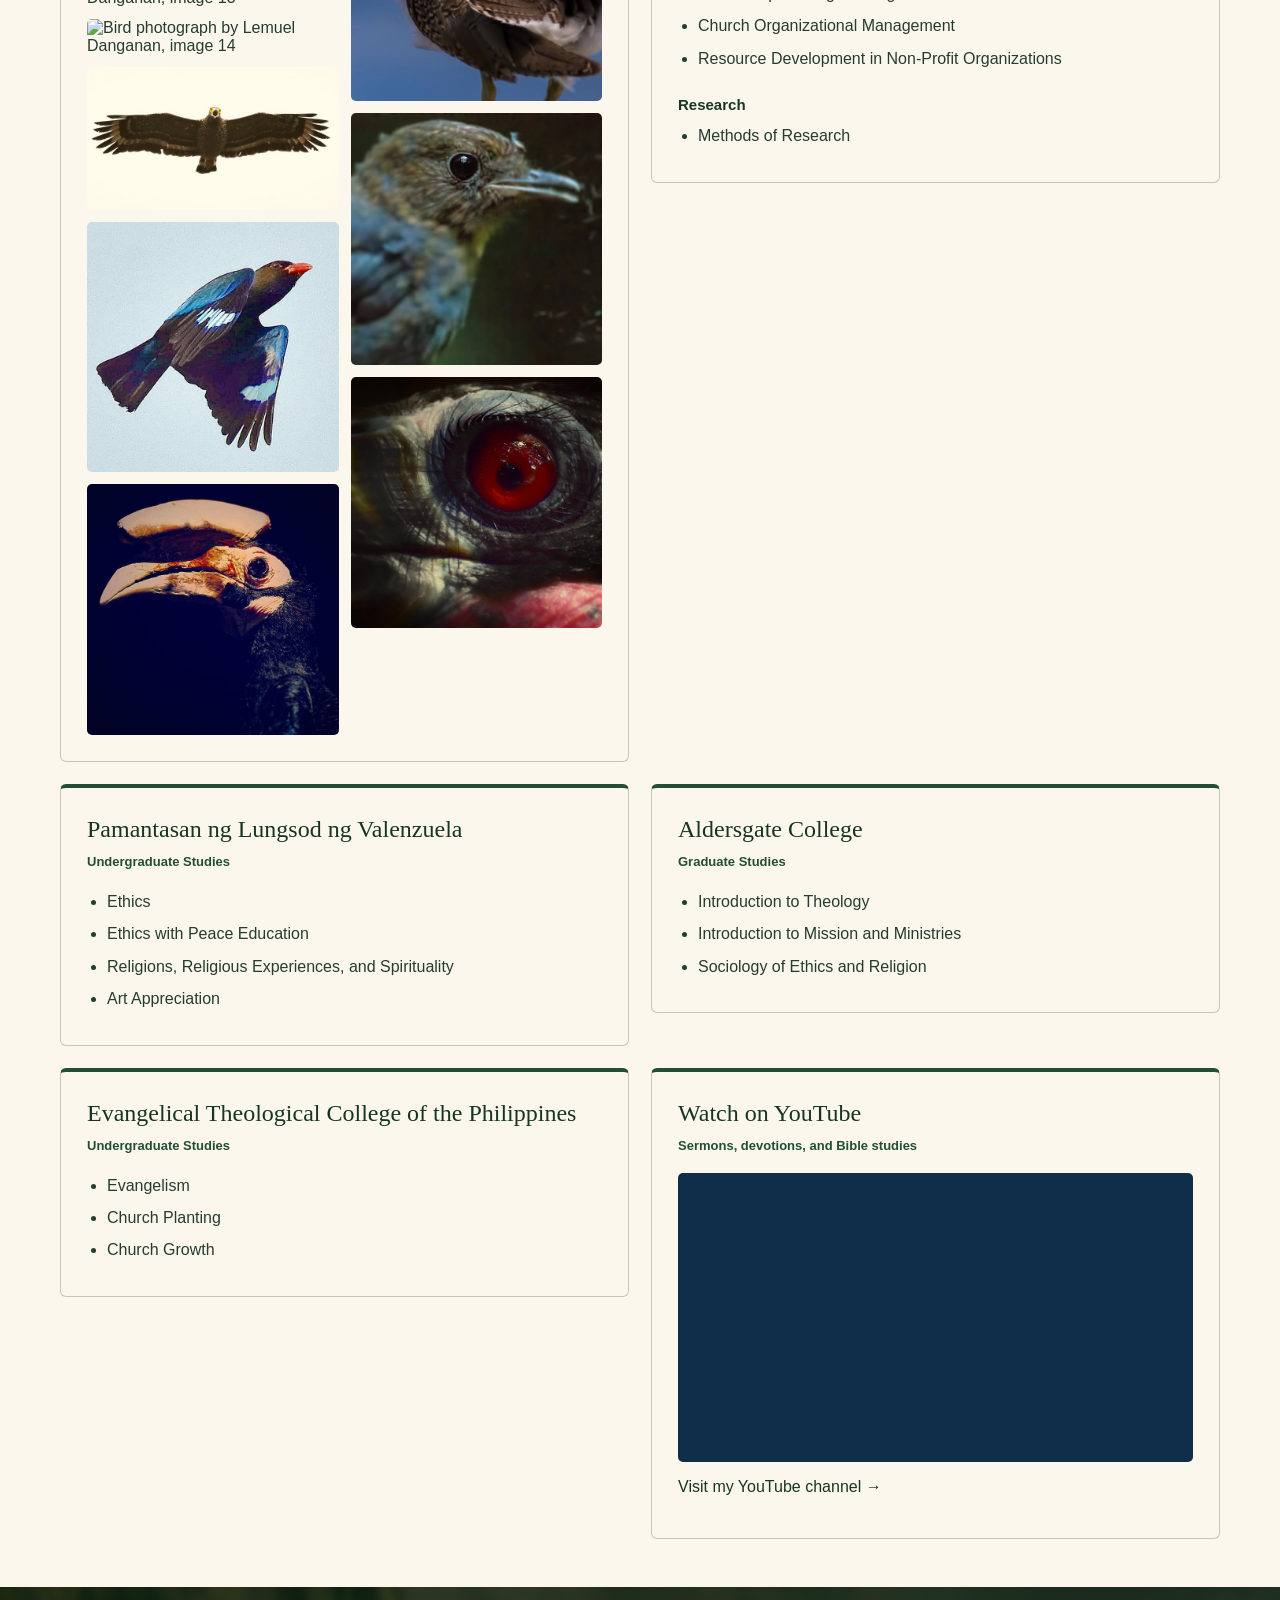
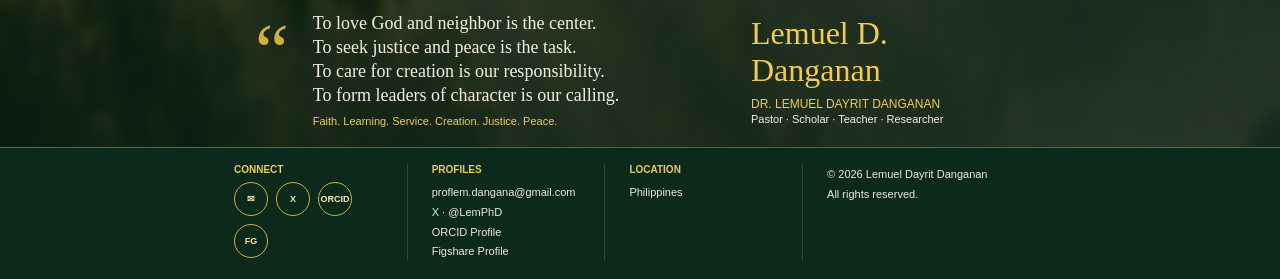
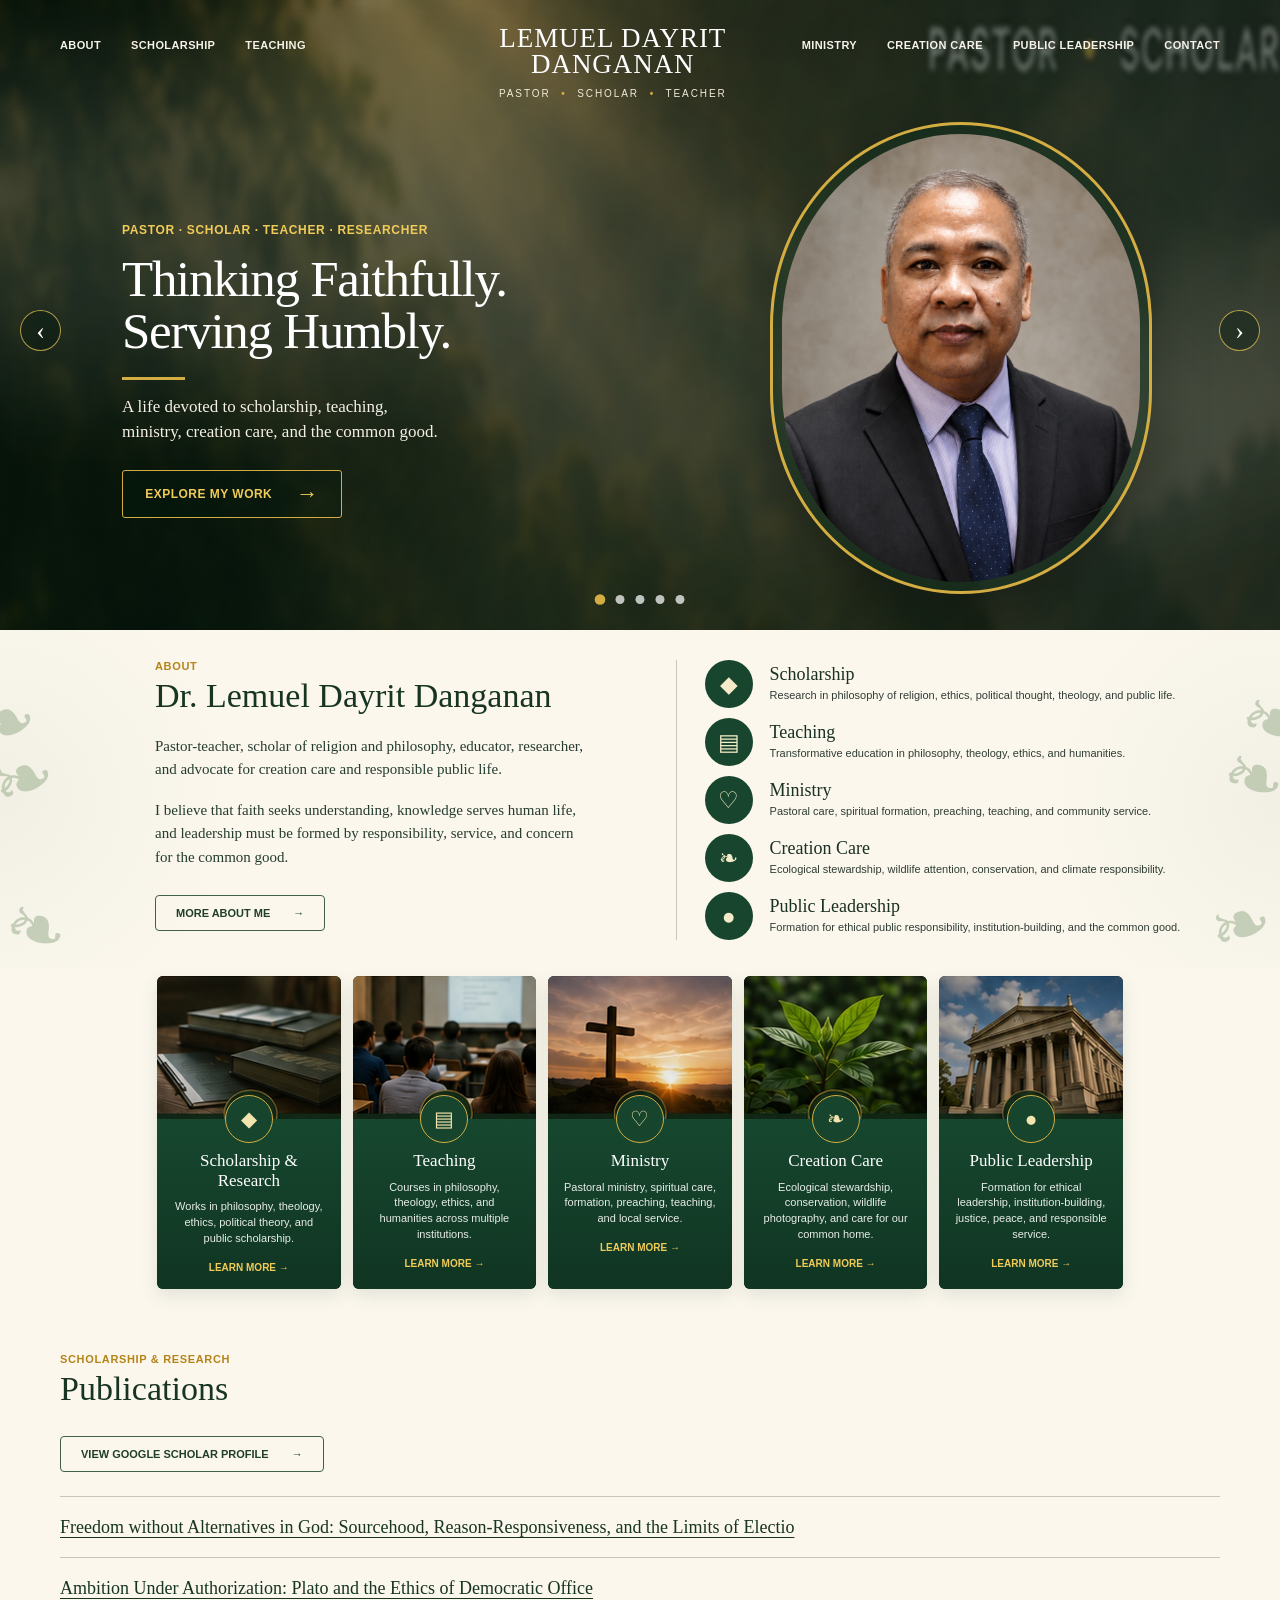
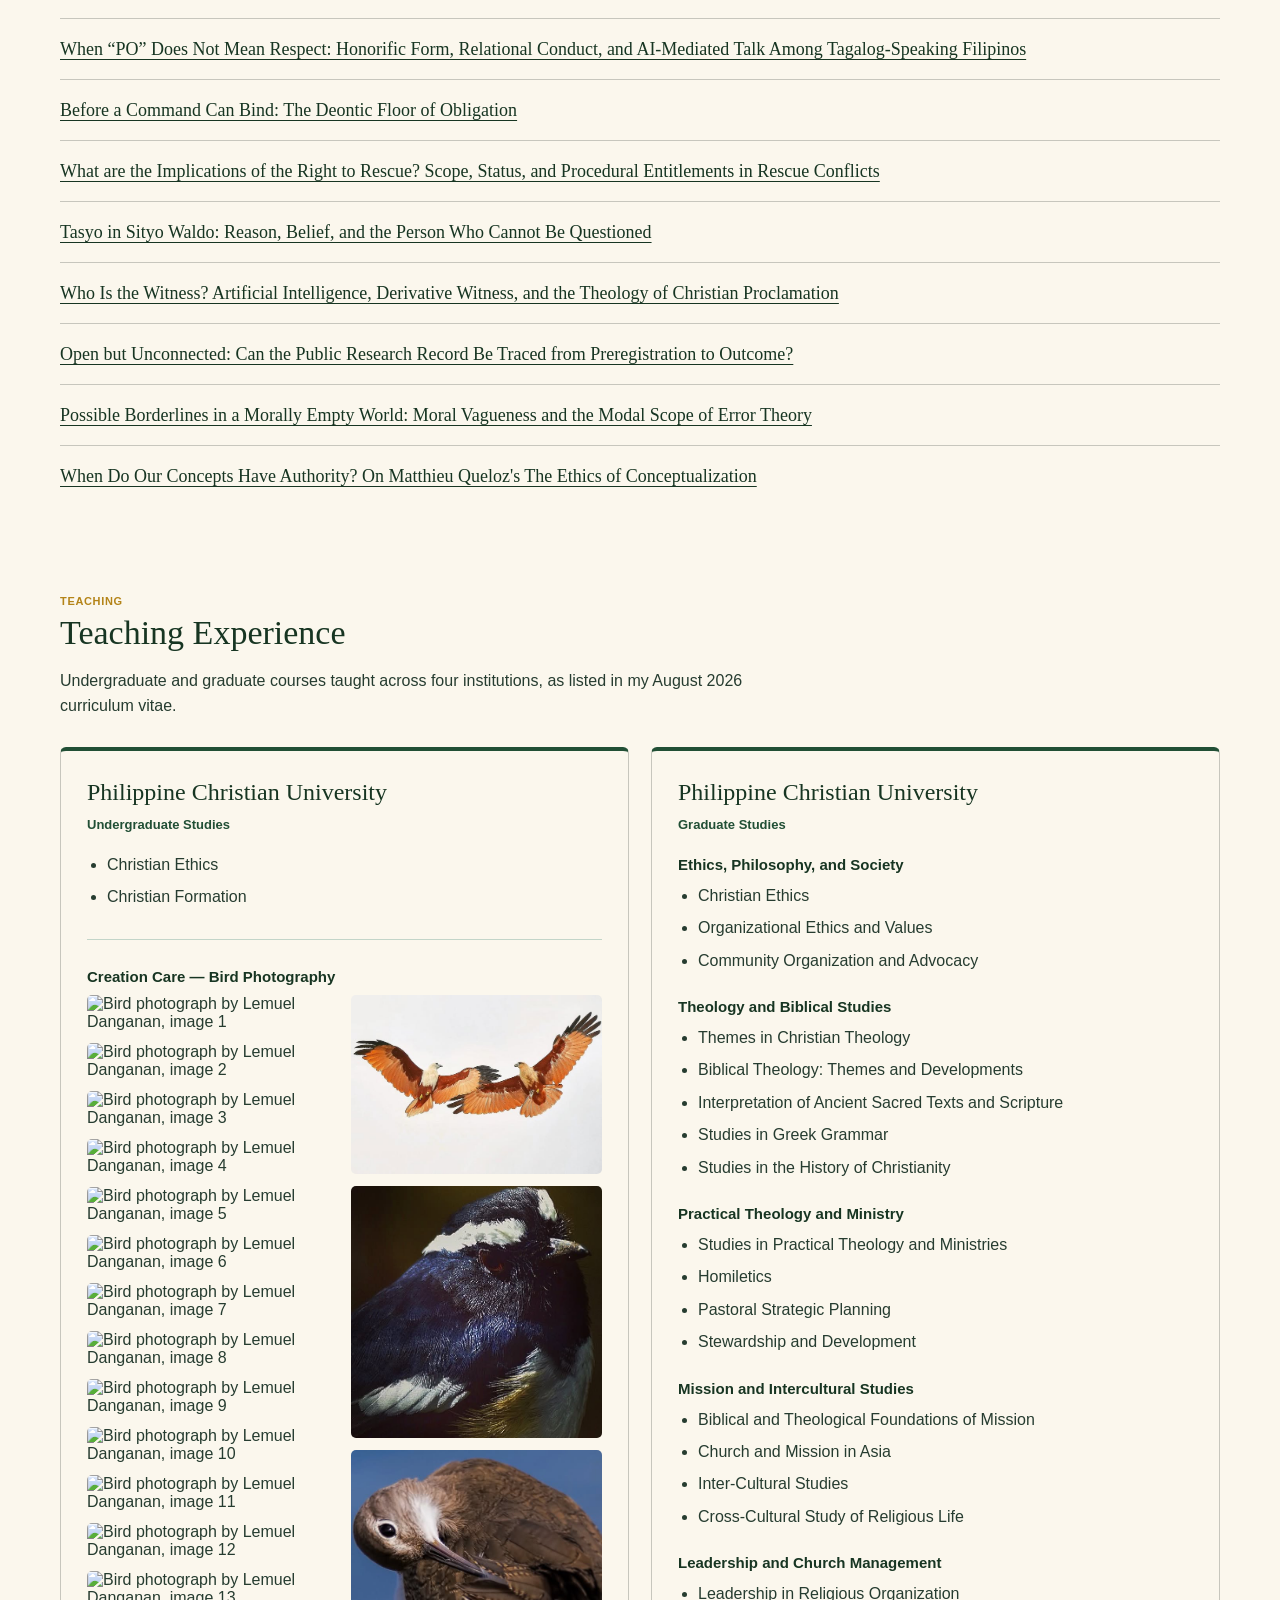
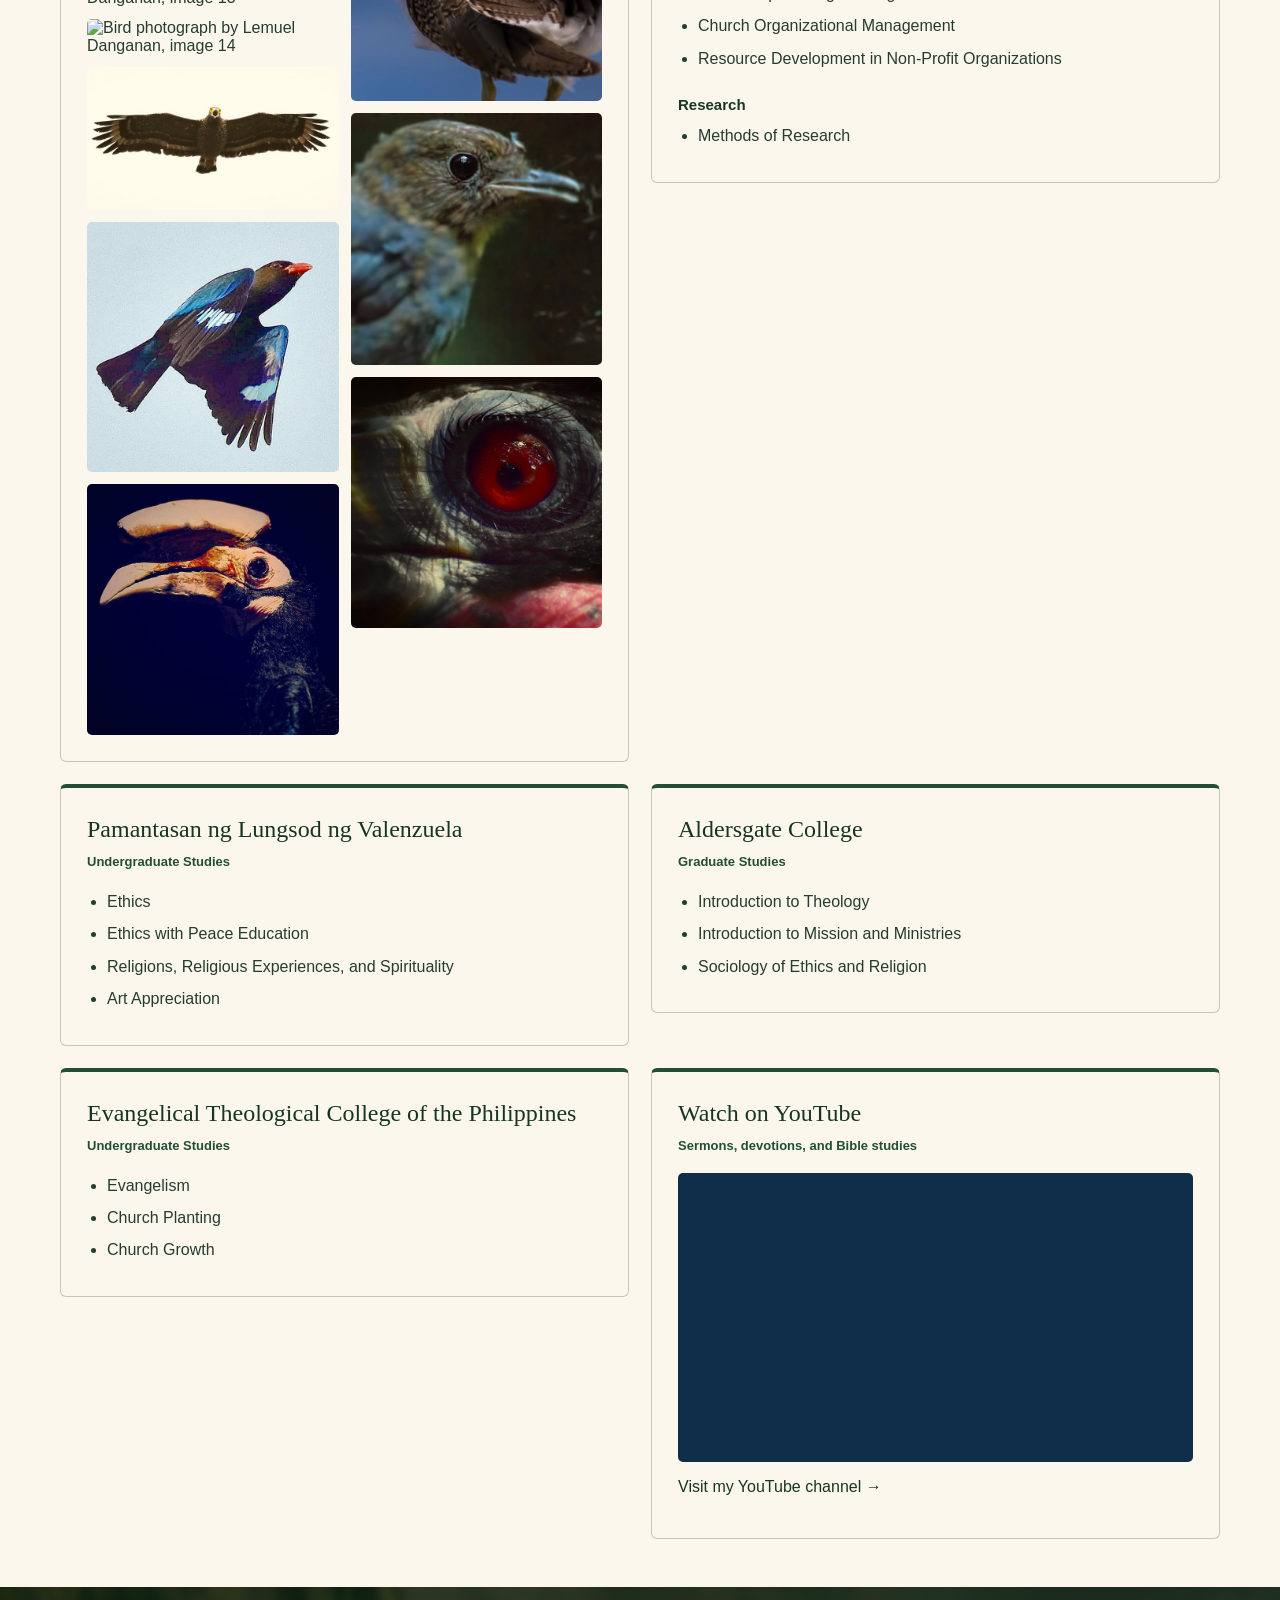
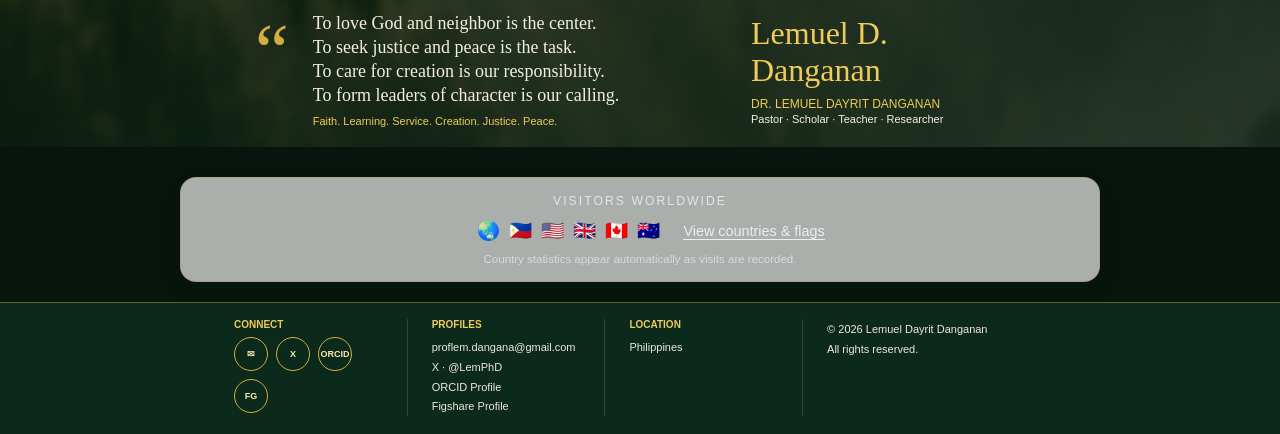
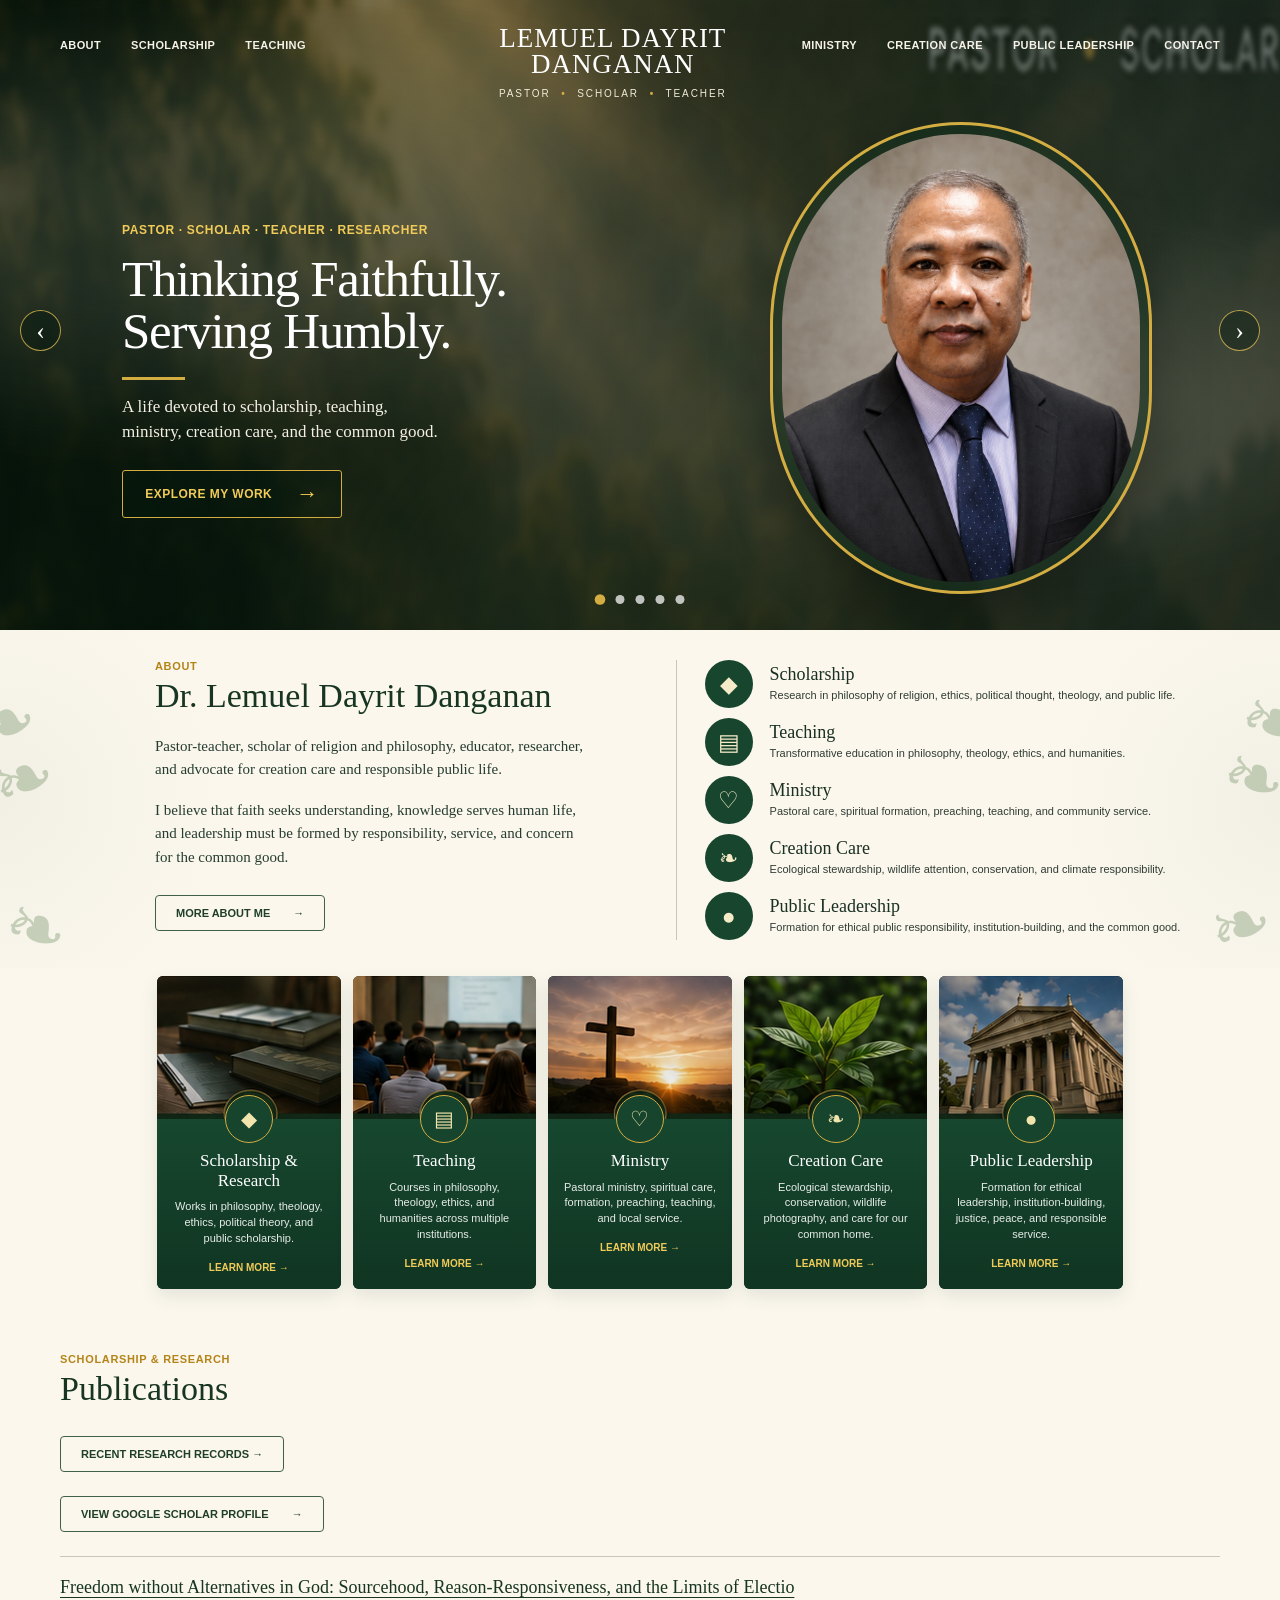
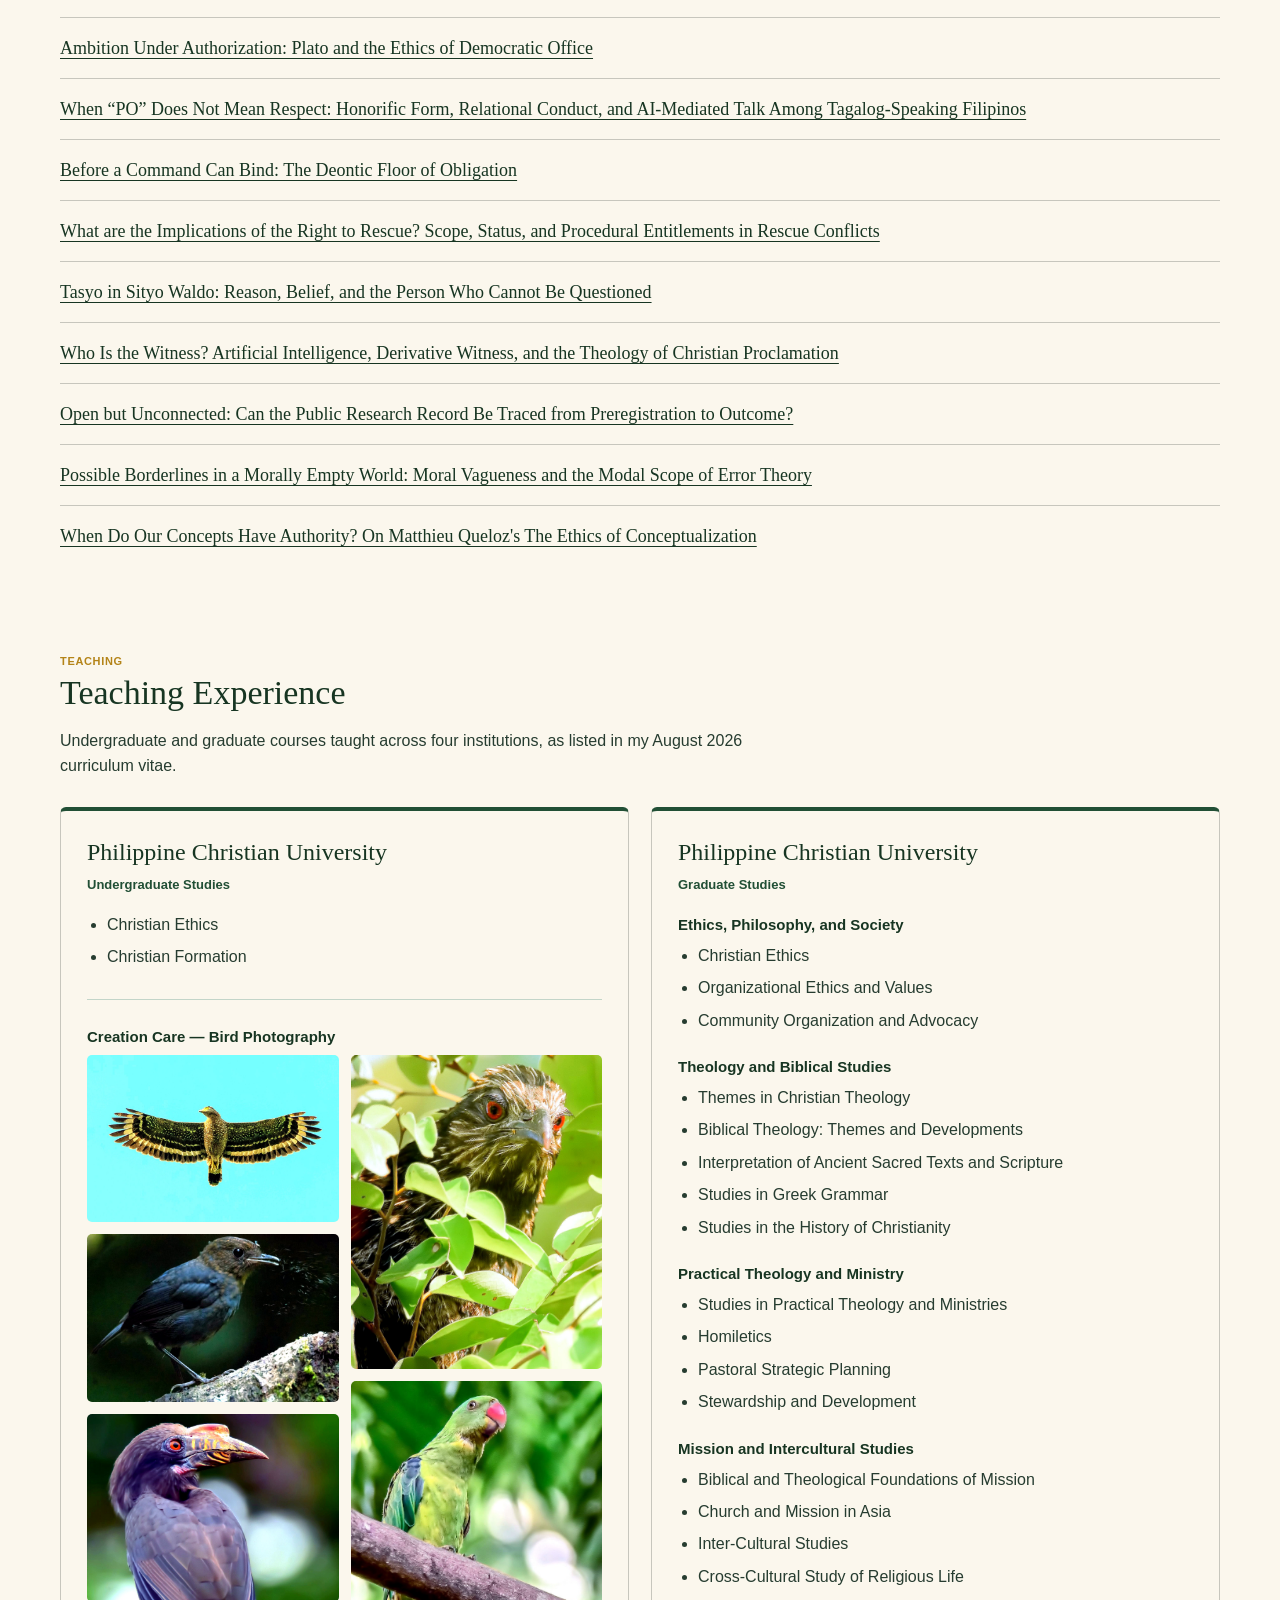
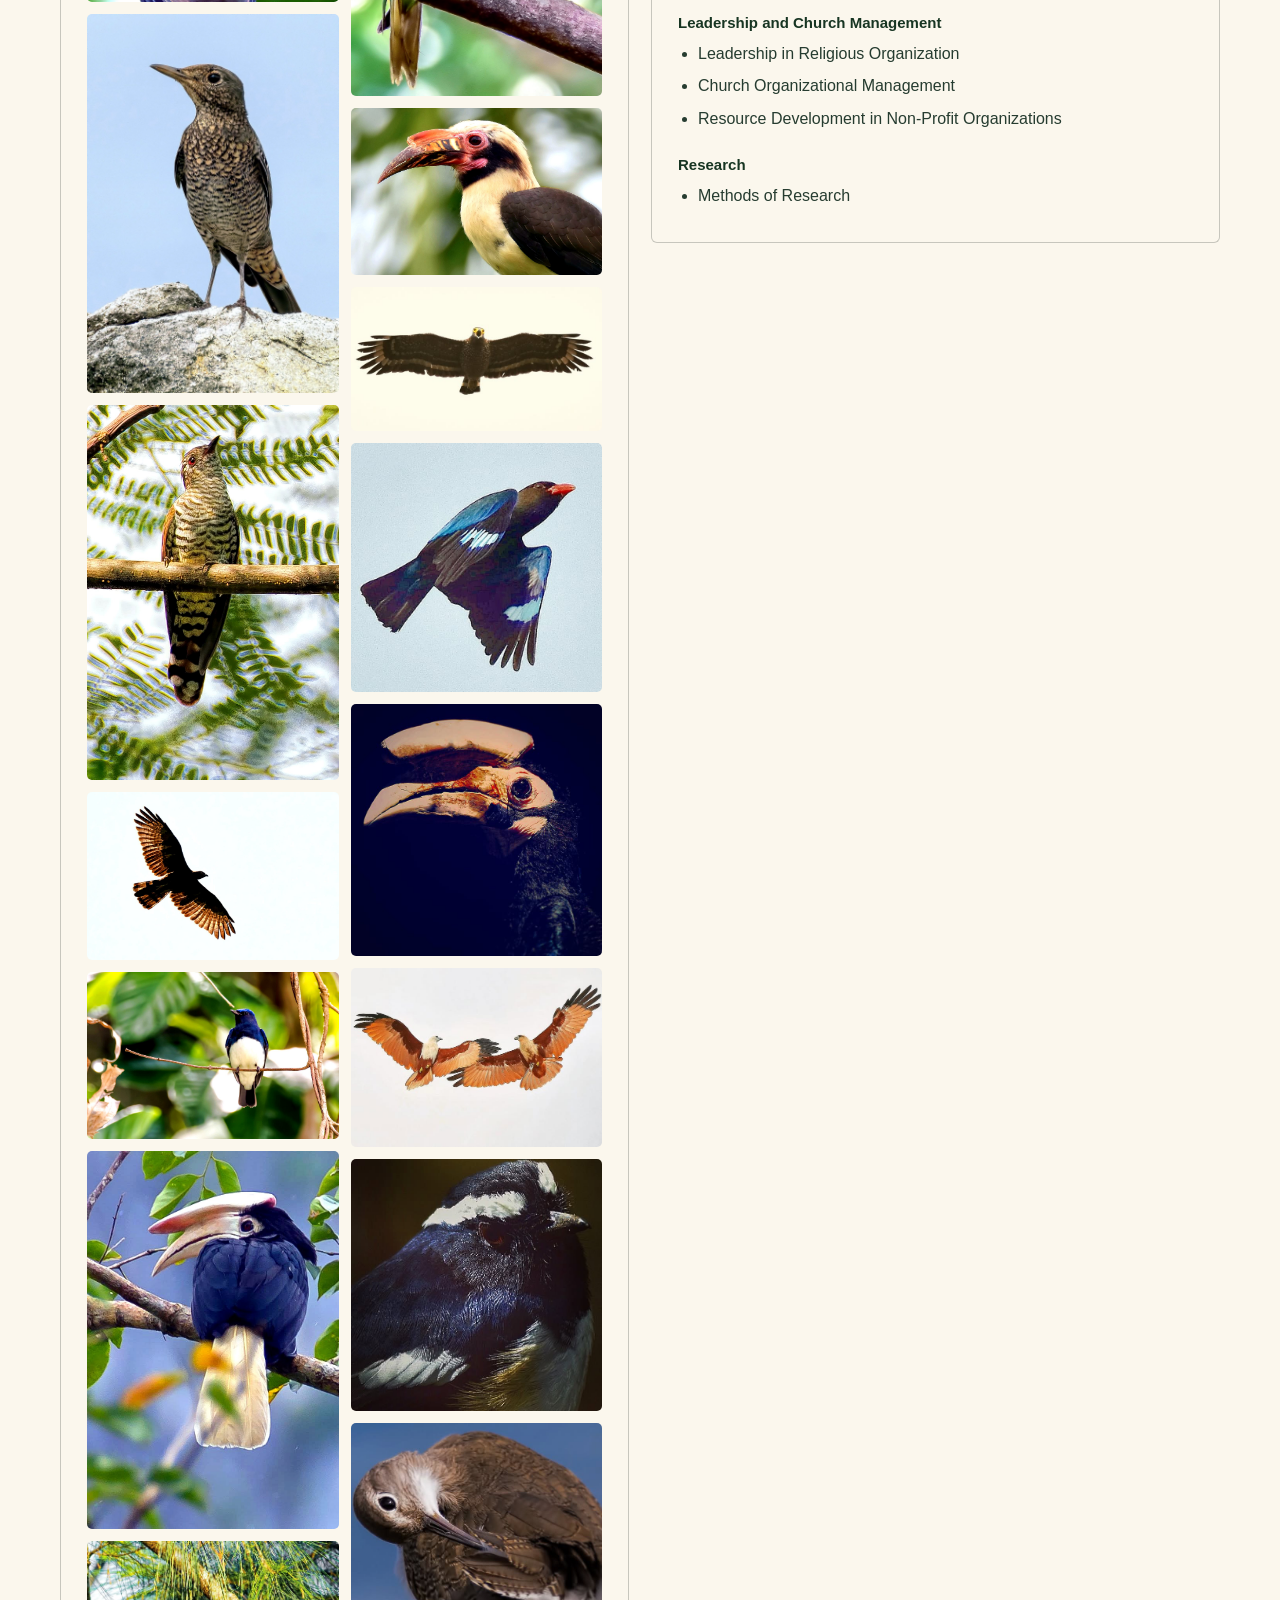
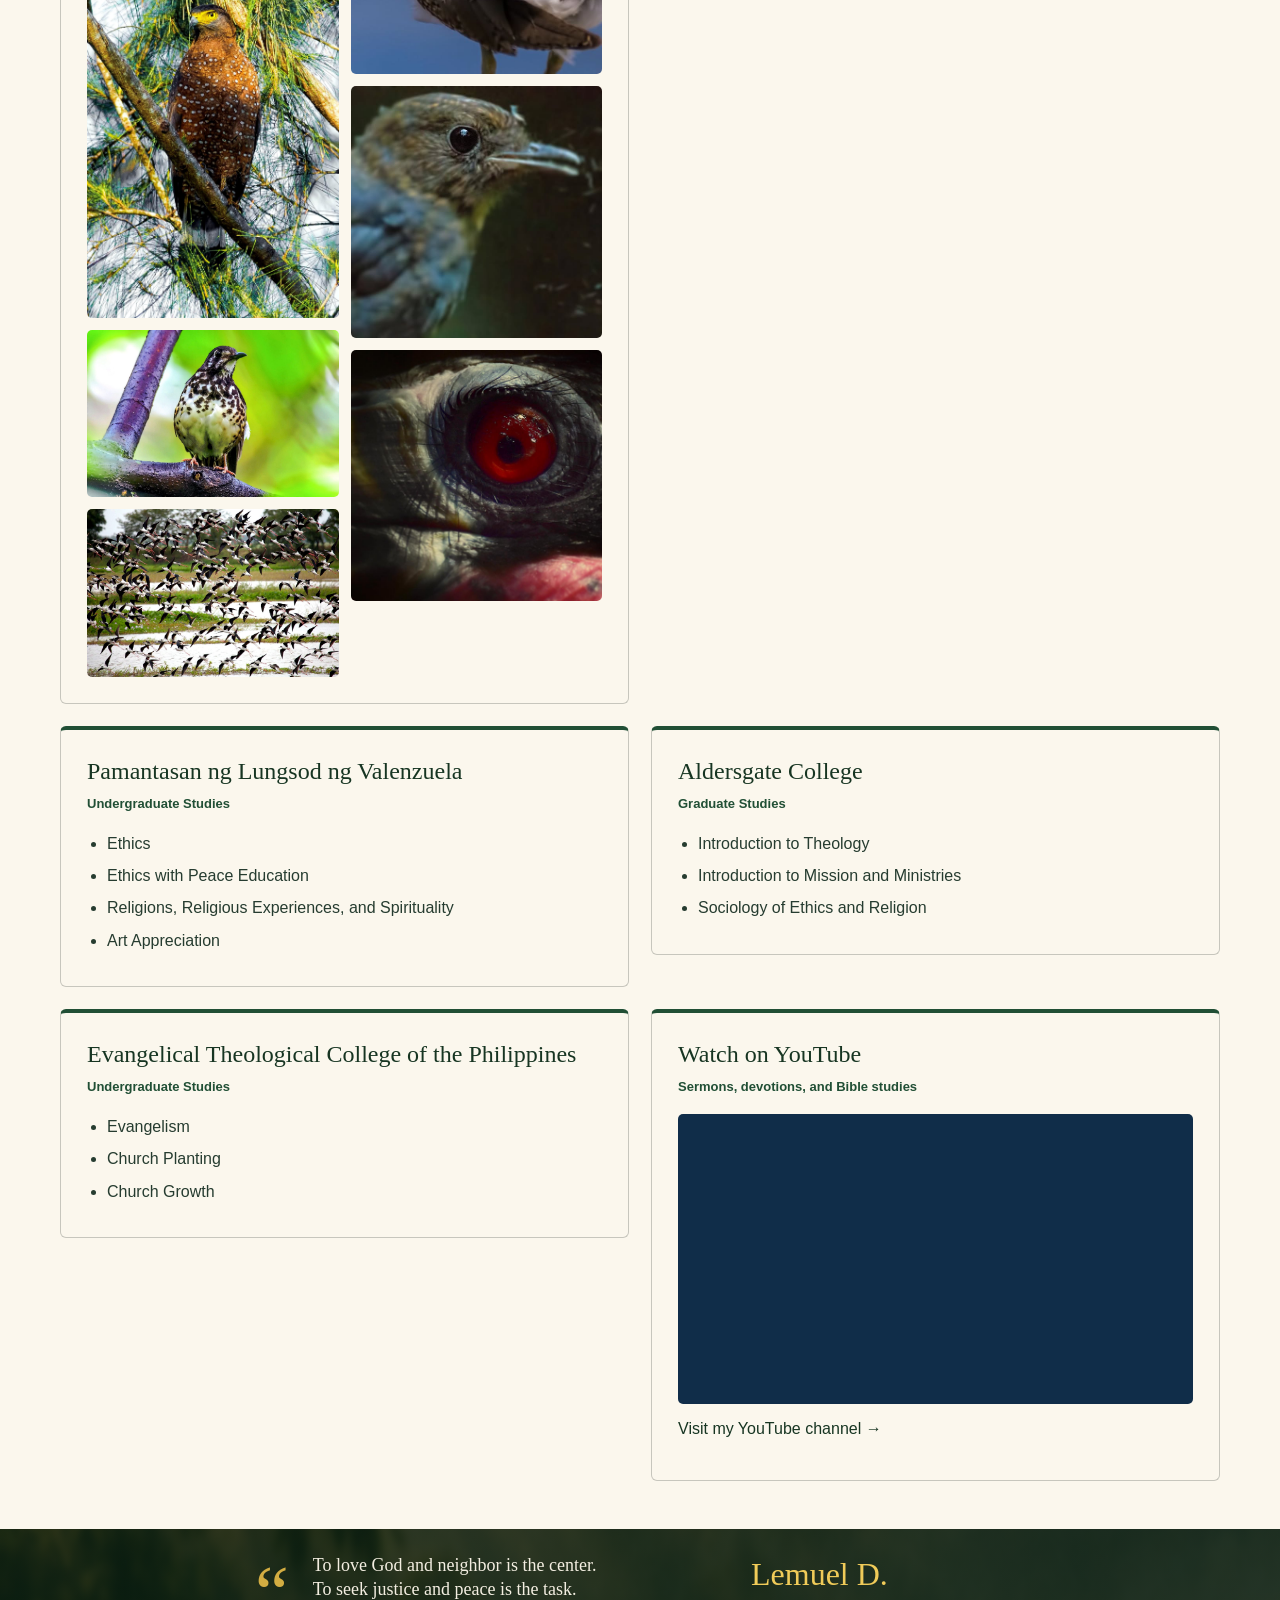
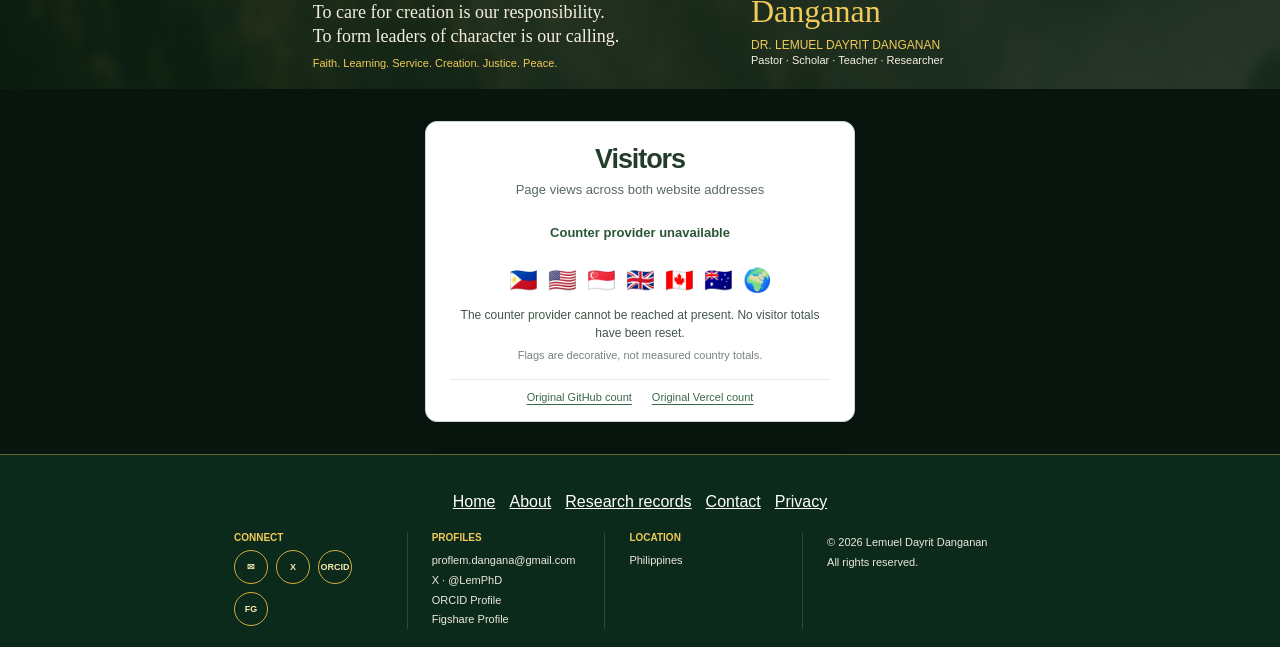
